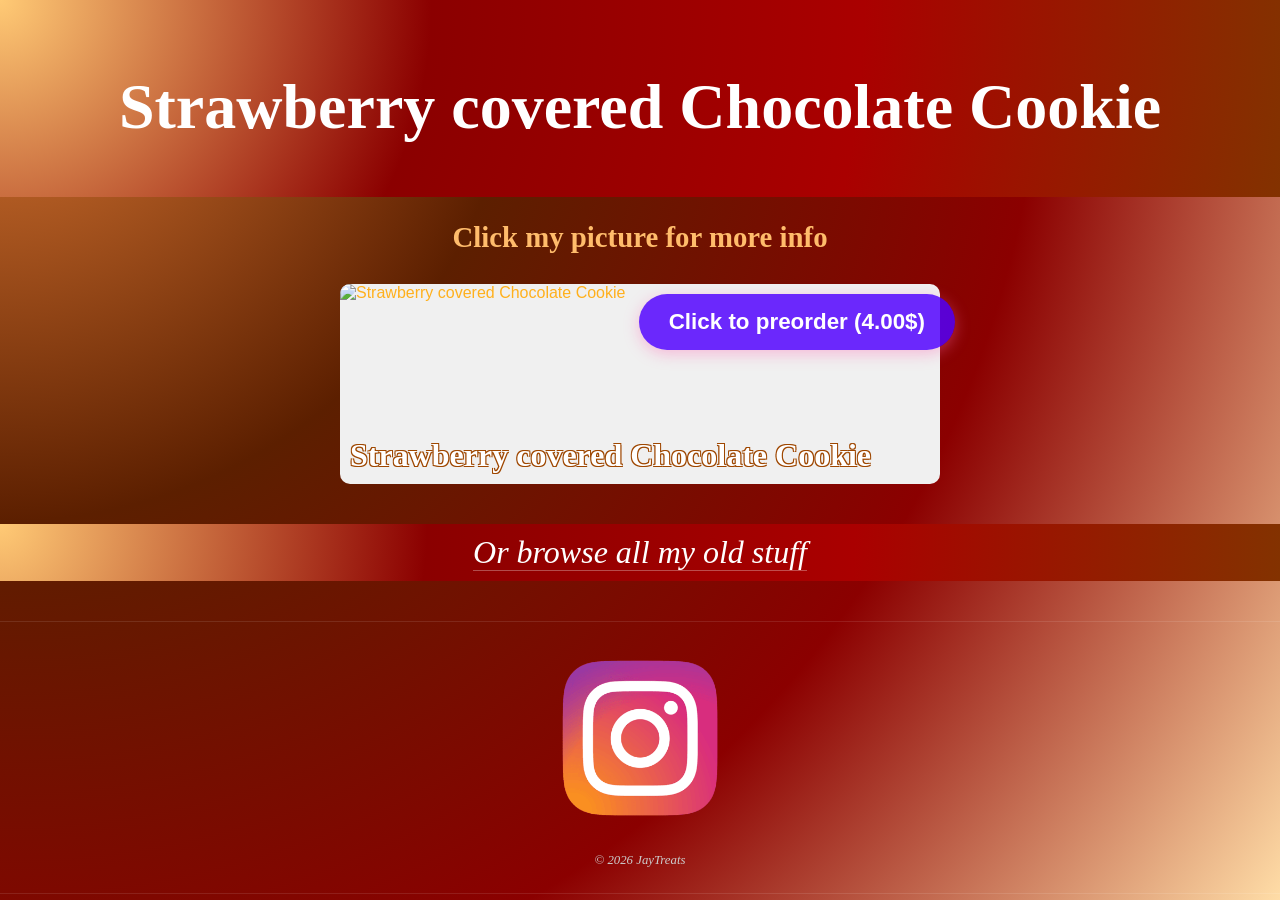
==== index.html @ 9e4c24e2 "ActuallyUpdated" ====
<!DOCTYPE html>
<html lang="en">

<head>
    <meta charset="UTF-8" />
    <meta name="viewport" content="width=device-width, initial-scale=1.0" />
    <title>Jaytreats | Flavor of the Week</title>
    <link rel="stylesheet" href="style.css" />
</head>


<body>
    <header class="hero-section">
        <div class = "radial"> 
        <h1 id="treat-name">Loading...</h1> </div>
        <h2>Click my picture for more info</h2>
    </section>

            
    </header>
   
    <main>
        <section id="featured-treat-section">
        <div id="featured-treat-container" class="content-container"> 
        
        </div>
        </section>
    
    <div class="old-stuff-link">
        <div class = "radial">
            <a href="gallery.html">Or browse all my old stuff</a>
        </div>
    </div>

    <div class="insta-container">
    <footer>
        <a href="https://www.instagram.com/jaydessertss" target="_blank">
            <img src="images/insta.png" alt="Follow us on Instagram" class="social-icon">
        </a>
        
        <p style="font-size: 0.8rem; color: #ccc; margin-top: 10px;">
            &copy; 2026 JayTreats
        </p>
<footer>
    </main>
    <script src="treats.js"></script>  <script src="gallery.js"></script>
</body>

</html>
---- style.css ----
/* Layout & Background */
body {
    margin: 0;
    padding: 0;
    min-height: 100vh;
    font-family: Arial, sans-serif;
    background: radial-gradient(circle at top left, 
                #de7022e7, #5c1f00, #8B0000, #ffdda7);
    background-attachment: fixed;
    color: white;
}

/* Container for the Image and Video */
.content-container {
    display: flex;
    flex-direction: row; /* Default: side-by-side for desktop */
    justify-content: center;
    align-items: center;
    gap: 30px;
    padding: 20px;
    max-width: 1200px;
    margin: 0 auto;
}
.radial {
    padding: 10px;
    background: radial-gradient(circle at top left, 
               #ffca75, #8B0000, #aa0000, #833200);
}

/* MOBILE SCALING (For iPhone Portrait Mode) */
@media (max-width: 768px) {
    .content-container {
        flex-direction: column; /* Stacks image on TOP and video BELOW */
        gap: 35px; /* Extra space so it doesn't look cluttered on mobile */
    }

    h1 {
        font-size: 3.0rem !important; /* Shrinks text slightly so it fits on one screen */
    }

    .content-block {
        width: 100%; /* Ensures elements take up the full width of the phone */
    }
}

/* Typography Styles */
h1 {
    font-family: "Times New Roman", Times, serif;
    font-weight: bold;
    color: #FFFFFF;
    font-size: 4rem;
    text-align: center;
    margin-top: 60px;
    padding: 0 15px;
}

h2 {
    font-family: Brush Script MT, cursive;
    color: #ffbc6b;
    font-size: 1.8rem;
    text-align: center;
    margin-bottom: 10px;
}

h5 {
    font-family: "Times New Roman", Times, serif;
    font-style: italic;
    text-decoration: underline;
    color: #5a5a31;
    text-align: center;
    padding: 40px 0;
}
p {
    font-family: "Times New Roman", Times, serif;
    font-style: italic;
    color: #ffbc6b;
    text-align: center;
    padding: 5px 0;
}

/* Placeholders */
.content-block {
    flex: 1;
    max-width: 500px;
}

.placeholder-img {
    width: 100%;
    aspect-ratio: 1 / 1; /* Makes the image a perfect square on mobile */
    background: rgba(255, 255, 255, 0.1);
    border: 2px dashed #ffffff;
    display: flex;
    justify-content: center;
    align-items: center;
    border-radius: 20px;
}

/* Standard Video (16:9) - The default */
.video-container {
    position: relative;
    width: 100%;
    padding-bottom: 56.25%; /* 16:9 Aspect Ratio */
    height: 0;
    overflow: hidden;
    border-radius: 10px;
    background-color: #000;
    box-shadow: 0 4px 15px rgba(0,0,0,0.3);
}

/* NEW: Shorts Mode (9:16) - Vertical Phone Shape */
.video-container.shorts-mode {
    padding-bottom: 177.78%; /* (16 / 9) * 100 = 177.77...% */
    max-width: 400px; /* Optional: Prevents it from being MASSIVE on desktop */
    margin: 0 auto;   /* Centers it if we limit the width */
}

.video-container iframe {
    position: absolute;
    top: 0;
    left: 0;
    width: 100%;
    height: 100%;
    border: none;
}

/* Page 2 Specific Typography */
.ingredient-list {
    font-size: 1.2rem;
    max-width: 600px;
    margin: 0 auto 20px auto;
    line-height: 1.6;
}

    .allergen-heading {
        font-size: 1.8rem;
    }
/* Center the entire allergen block */
.allergen-container {
    text-align: center;
    width: 100%;
    margin-top: 30px;
}

.allergen-heading {
    color: #FF0000; /* Contrasting Red */
    font-size: 2.2rem;
    font-family: "Times New Roman", Times, serif;
    text-transform: uppercase;
    font-weight: bold;
    margin-bottom: 5px; /* Brings the list closer to the heading */
}

.allergen-list {
    font-size: 1.2rem;
    color: hsl(0, 100%, 50%);
    margin: 0;
}

/* Ensure mobile scaling looks clean */
@media (max-width: 768px) {
    .allergen-heading {
        font-size: 1.8rem;
    }
}
/* Preorder Section */
.preorder-section {
    text-align: center;
    padding: 60px 20px;
}


.preorder-btn {
    display: inline-block; /* Important for links to look like buttons */
    background-color: #5100ffd4; /* Hot Pink */
    text-decoration: none; /* Removes the underline from the link */
    color: white;
    font-size: 1.4rem;
    padding: 15px 30px;
    border: none;
    border-radius: 50px;
    cursor: pointer;
    font-weight: bold;
    box-shadow: 0 4px 15px rgba(255, 105, 180, 0.4);
    transition: transform 0.2s ease, box-shadow 0.2s ease;
}

.preorder-btn:hover {
    transform: scale(1.05);
    box-shadow: 0 6px 20px rgba(255, 105, 180, 0.6);
}

.preorder-btn:hover {
    transform: scale(1.1);
    background-color: #ffd900b7; /* Yellow hover to match h5 style */
}

/* Ensure mobile stacking remains active */
@media (max-width: 768px) {
    .content-container {
        flex-direction: column;
        gap: 25px;
    }
    
}
/* Gallery Layout */
.gallery-container {
    display: flex;
    flex-wrap: wrap; /* Allows cards to wrap to the next line */
    justify-content: center;
    gap: 40px;
    padding: 30px 20px;
    max-width: 1200px;
    margin: 0 auto;
}

/* Card Styling */
.card-text {
    text-align: center;
    padding: 20px;
}

.card-text h3 {
    font-family: "Times New Roman", serif;
    font-size: 1.8rem;
    margin-bottom: 5px;
    color: white;
}

.card-text p {
    font-size: 0.9rem;
    text-transform: uppercase;
    letter-spacing: 1px;
    opacity: 0.8;
}

/* Make sure images are clickable and hoverable */
.image-link {
    text-decoration: none;
    transition: transform 0.3s ease;
}

.image-link:hover .placeholder-img {
    transform: translateY(-10px);
    background: rgba(255, 255, 255, 0.2);
    border-style: solid;
}
.search-container {
    display: flex;
    justify-content: center;
    padding: 60px;
    margin-bottom: 20px;
}

#treat-search {
    width: 100%;
    max-width: 400px;
    padding: 15px 25px;
    border-radius: 50px;
    border: 2px solid rgba(255, 255, 255, 0.3);
    background: rgba(255, 255, 255, 0.1);
    backdrop-filter: blur(10px); /* Frosted glass effect */
    color: white;
    font-size: 1.1rem;
    outline: none;
    transition: all 0.3s ease;
}

#treat-search::placeholder {
    color: rgba(255, 255, 255, 0.7);
}

#treat-search:focus {
    border-color: #FF69B4; /* Glows pink when clicking */
    background: rgba(255, 255, 255, 0.2);
    box-shadow: 0 0 15px rgba(255, 105, 180, 0.4);
}

/* Optional: Animation for appearing cards */
.animate-in {
    animation: fadeIn 0.4s ease forwards;
}

@keyframes fadeIn {
    from { opacity: 0; transform: translateY(10px); }
    to { opacity: 1; transform: translateY(0); }
}
/* Enable smooth jumping when clicking anchor links */
html {
    scroll-behavior: smooth;
}

.old-stuff-link {
    text-align: center;
    padding: 20px 0;
}

.old-stuff-link a {
    color: #FFFFFF;
    text-decoration: none;
    font-family: "Times New Roman", serif;
    font-style: italic;
    font-size: 2.0rem;
    border-bottom: 1px solid rgba(255, 255, 255, 0.3);
    transition: all 0.3s ease;
}

.old-stuff-link a:hover {
    color: #FF69B4; /* Pink glow on hover */
    border-bottom: 1px solid #FF69B4;
    letter-spacing: 1px;
}

/* Adjust footer padding to make room */
.home footer {
    padding: 10px 0 20px 0;
}
/* Styling the specific "Old Stuff" H5 link */
.old-stuff-link h5 a {
    color: #FFFF00; /* Yellow to match your H5 style */
    text-decoration: underline;
    font-style: italic;
    font-family: "Times New Roman", Times, serif;
    transition: opacity 0.3s ease;
}

.old-stuff-link h5 a:hover {
    opacity: 0.7;
    color: #FF69B4; /* Subtle pink shift on hover */
}

/* Ensure the featured section stacks on iPhone */
@media (max-width: 768px) {
    #featured-treat-container {
        flex-direction: column;
    }
}
/* Target the link specifically */
a {
    color: rgb(255, 176, 28); /* Changes text color */
    text-decoration-color: rgba(255, 0, 0, 0.523); /* Removes the underline */
}

/* Optional: Change color when hovering */
a:hover {
    color: #ffffff; /* Hot Pink on hover */
}
/* --- FOOTER & SOCIAL ICONS --- */
.insta-container footer {

    text-align: center;
    padding: 0px 0;
    margin-top: 20px; /* Separates footer from the rest of the page */
    border-top: 1px solid rgba(255, 255, 255, 0.1); /* Subtle divider line */
}

.social-icon {
    padding-top: 20px;
    width: 15%;;  /* Adjusts the size of the insta logo */
    height: auto;
    transition: transform 0.3s ease, opacity 0.3s ease;
    cursor: pointer;
}

.social-icon:hover {
    transform: scale(1.2); /* Grows slightly when hovered */
    opacity: 0.8;
}
/* =========================================
   GALLERY GRID SYSTEM
   Use this class on the PARENT <div> that holds the list of treats/images
   ========================================= */
.gallery-grid {
    display: grid;
    gap: 30px;
    width: 100%;
    max-width: 1400px;
    margin: 0 auto;
    
    /* ADD THIS LINE: */
    padding: 0 40px; /* 0px top/bottom, 40px left/right */
    
    /* Box-sizing ensures the padding doesn't make the width > 100% and cause scrollbars */
    box-sizing: border-box; 
    
    /* Default (Mobile) */
    grid-template-columns: 1fr;
}

/* TABLETS: 2 Columns */
@media (min-width: 600px) {
    .gallery-grid {
        grid-template-columns: repeat(2, 1fr);
    }
}

/* LAPTOPS: 3 Columns */
@media (min-width: 900px) {
    .gallery-grid {
        grid-template-columns: repeat(3, 1fr);
    }
}

/* DESKTOPS: Max 4 Columns */
/* This ensures it never goes to 5 or 6, even on huge screens */
@media (min-width: 1200px) {
    .gallery-grid {
        grid-template-columns: repeat(3, 1fr);
    }
}
/* Smooth fade-in for lazy loaded images */
.lazy-load.loaded {
    opacity: 1 !important;
}

/* Optional: Add a light grey background to the image space while loading */
.image-link img {
    background-color: #f0f0f0;
    min-height: 200px; /* Adjust to match your average image height */
}
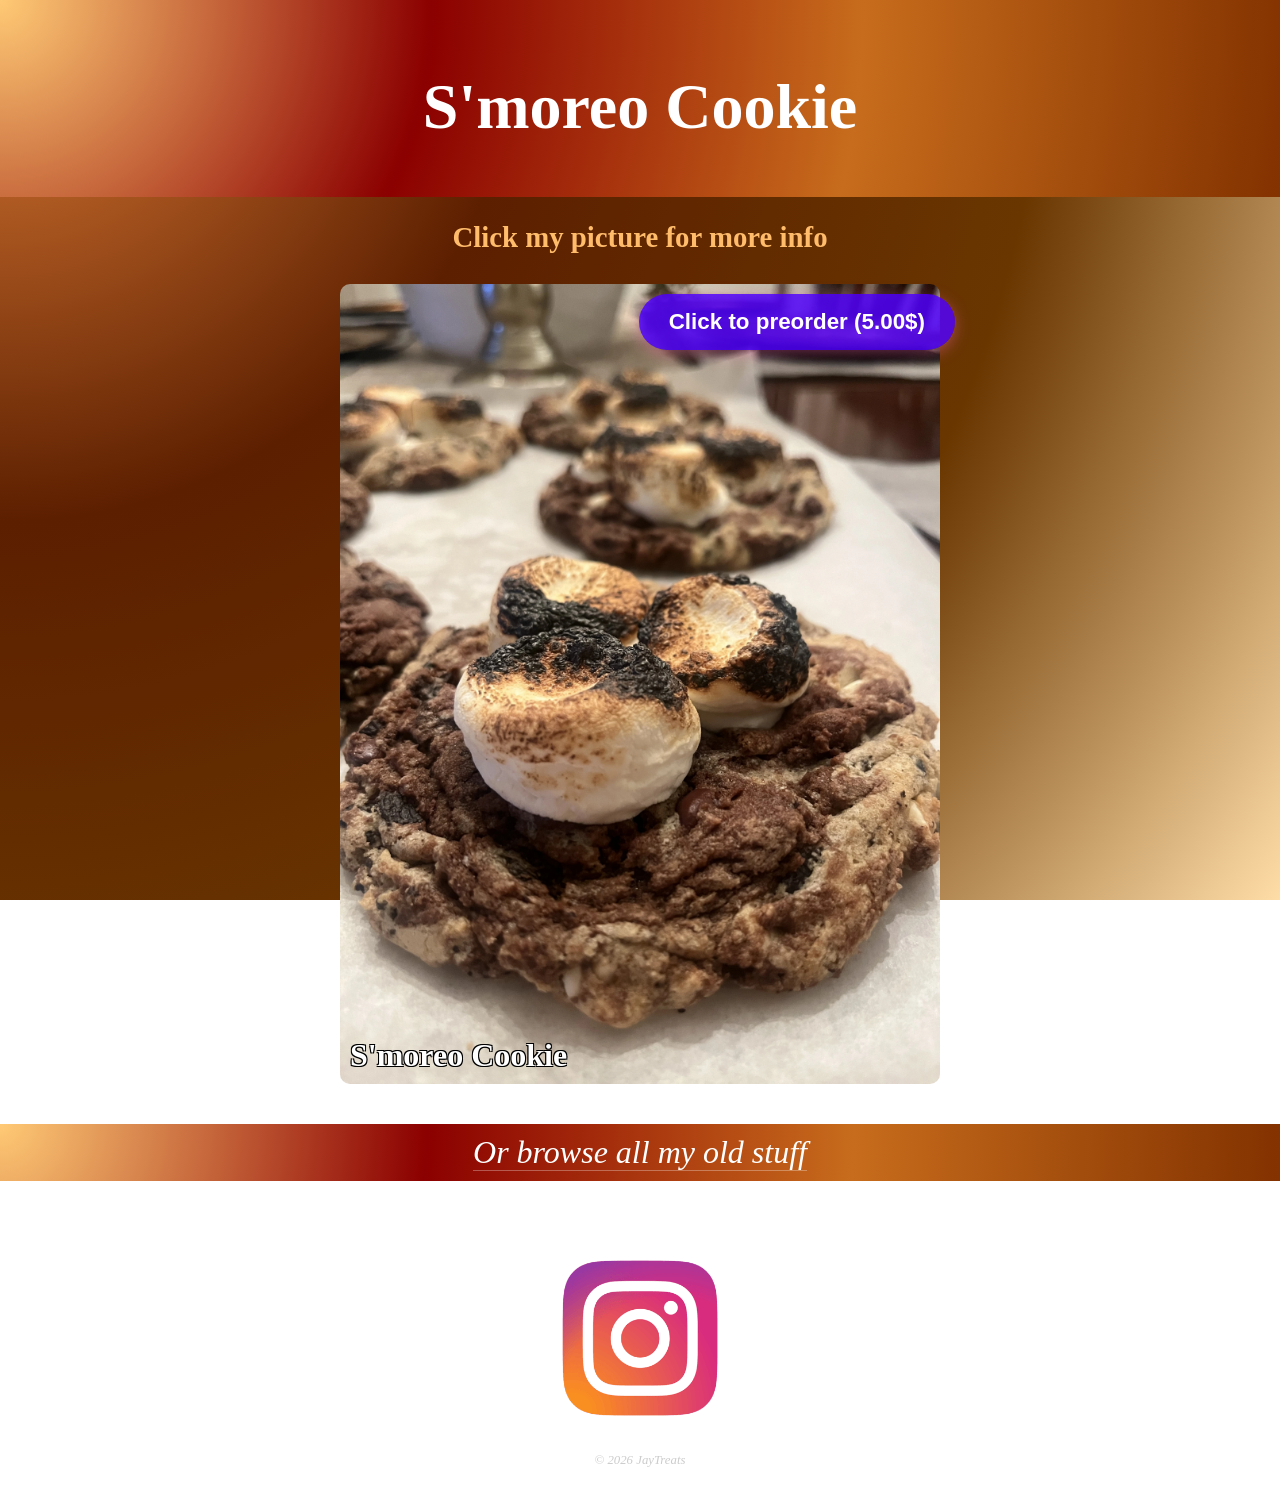
==== commit 330f301d: "Smoreo + Aesthetic changes + Cache Busting Changed 3 -> 2 columns, Added Cache Busting Upper case ->" ====
--- a/index.html
+++ b/index.html
@@ -4,8 +4,18 @@
 <head>
     <meta charset="UTF-8" />
     <meta name="viewport" content="width=device-width, initial-scale=1.0" />
+    <meta http-equiv="Cache-Control" content="no-cache, no-store, must-revalidate" />
+    <meta http-equiv="Pragma" content="no-cache" />
+    <meta http-equiv="Expires" content="0" />
     <title>Jaytreats | Flavor of the Week</title>
-    <link rel="stylesheet" href="style.css" />
+    <script>
+        document.write('<script src="treats.js?fresh=' + Date.now() + '"><\/script>');
+    </script>
+    <script>
+        var siteVersion = window.SITE_VERSION || Date.now();
+        document.write('<link rel="stylesheet" href="style.css?v=' + siteVersion + '" />');
+        document.write('<script src="gallery.js?v=' + siteVersion + '"><\/script>');
+    </script>
 </head>
 
 
@@ -43,7 +53,6 @@
         </p>
 <footer>
     </main>
-    <script src="treats.js"></script>  <script src="gallery.js"></script>
 </body>
 
-</html>+</html>
--- a/style.css
+++ b/style.css
@@ -5,7 +5,7 @@
     min-height: 100vh;
     font-family: Arial, sans-serif;
     background: radial-gradient(circle at top left, 
-                #de7022e7, #5c1f00, #8B0000, #ffdda7);
+                #de7022e7, #5c1f00, #693600, #ffdda7);
     background-attachment: fixed;
     color: white;
 }
@@ -24,7 +24,7 @@
 .radial {
     padding: 10px;
     background: radial-gradient(circle at top left, 
-               #ffca75, #8B0000, #aa0000, #833200);
+               #ffca75, #8B0000, #c76c1c, #833200);
 }
 
 /* MOBILE SCALING (For iPhone Portrait Mode) */
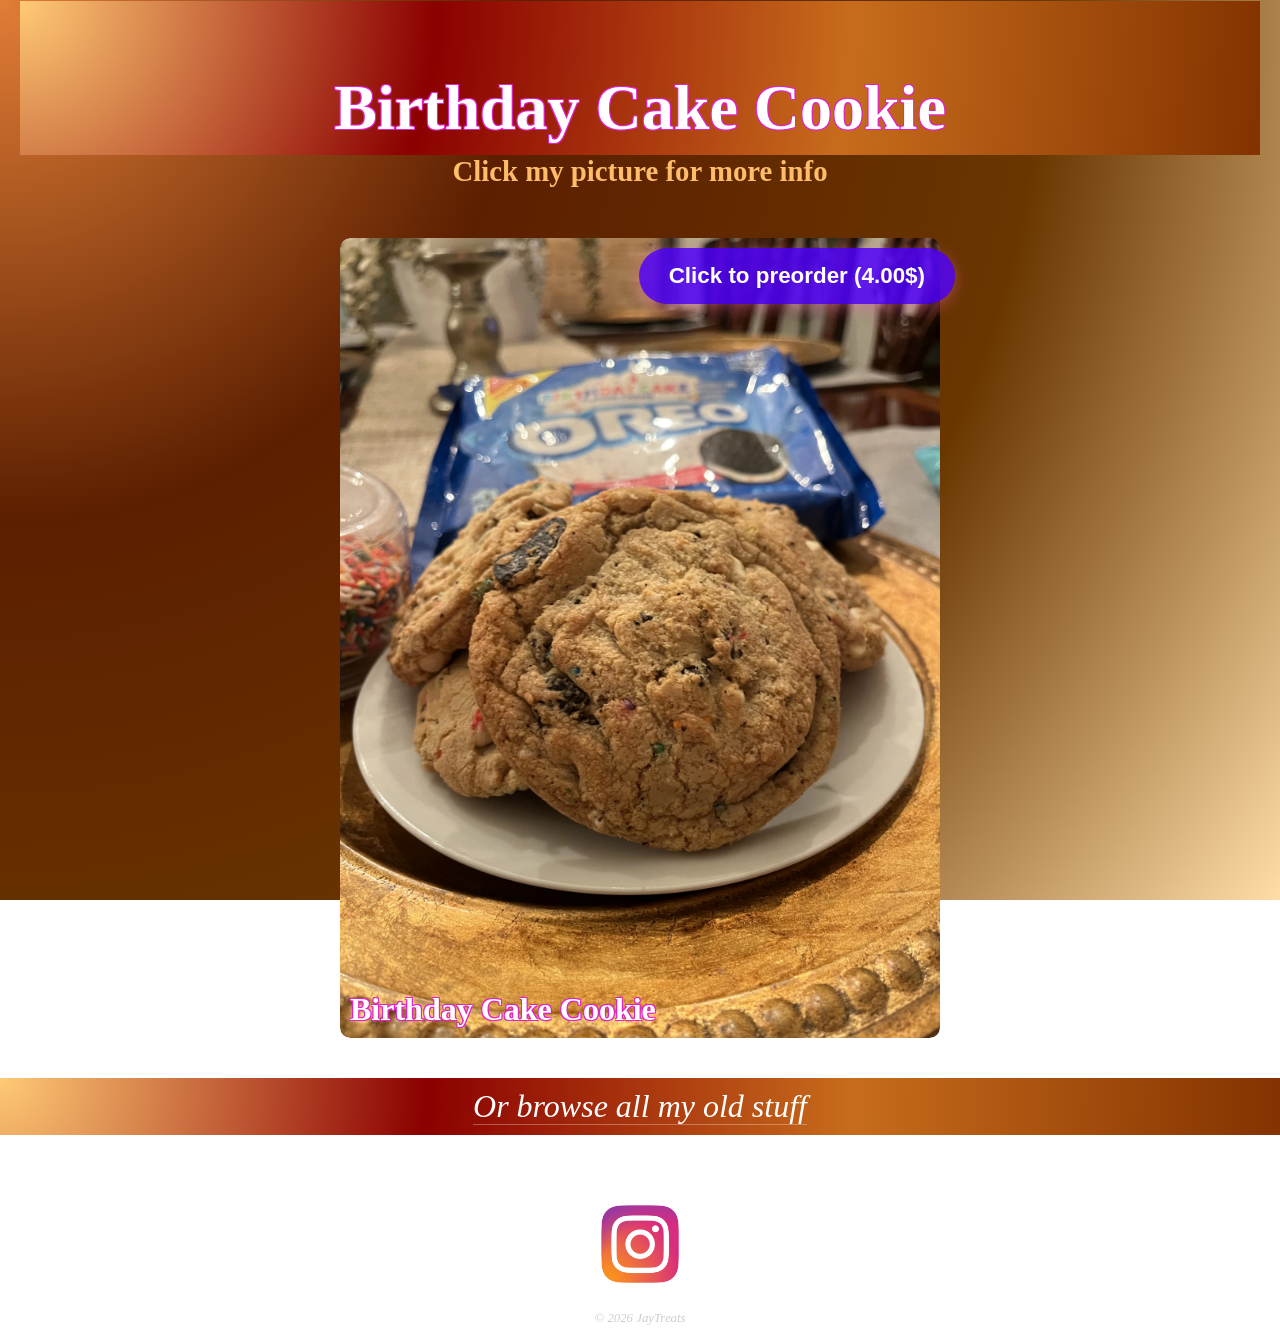
==== commit eedb6671: "try 1" ====
--- a/index.html
+++ b/index.html
@@ -7,52 +7,43 @@
     <meta http-equiv="Cache-Control" content="no-cache, no-store, must-revalidate" />
     <meta http-equiv="Pragma" content="no-cache" />
     <meta http-equiv="Expires" content="0" />
-    <title>Jaytreats | Flavor of the Week</title>
-    <script>
-        document.write('<script src="treats.js?fresh=' + Date.now() + '"><\/script>');
-    </script>
-    <script>
-        var siteVersion = window.SITE_VERSION || Date.now();
-        document.write('<link rel="stylesheet" href="style.css?v=' + siteVersion + '" />');
-        document.write('<script src="gallery.js?v=' + siteVersion + '"><\/script>');
-    </script>
+    <title>JayTreats | Flavor of the Week</title>
+    <link rel="stylesheet" href="style.css" />
+    <script defer src="site-config.js"></script>
+    <script defer src="treats.js"></script>
+    <script defer src="gallery.js"></script>
 </head>
-
 
 <body>
     <header class="hero-section">
-        <div class = "radial"> 
-        <h1 id="treat-name">Loading...</h1> </div>
-        <h2>Click my picture for more info</h2>
-    </section>
+        <div class="radial">
+            <h1 id="treat-name">Loading...</h1>
+        </div>
+        <h2 data-config-text="homeSubtitle">Click my picture for more info</h2>
+    </header>
 
-            
-    </header>
-   
     <main>
-        <section id="featured-treat-section">
-        <div id="featured-treat-container" class="content-container"> 
-        
-        </div>
+        <section id="featured-treat-section" aria-labelledby="treat-name">
+            <div id="featured-treat-container" class="content-container"></div>
         </section>
-    
-    <div class="old-stuff-link">
-        <div class = "radial">
-            <a href="gallery.html">Or browse all my old stuff</a>
-        </div>
-    </div>
 
-    <div class="insta-container">
-    <footer>
-        <a href="https://www.instagram.com/jaydessertss" target="_blank">
-            <img src="images/insta.png" alt="Follow us on Instagram" class="social-icon">
+        <nav class="old-stuff-link" aria-label="Treat archive">
+            <div class="radial">
+                <a href="gallery.html" data-page-link="gallery" data-config-text="browseArchiveLabel">
+                    Or browse all my old stuff
+                </a>
+            </div>
+        </nav>
+    </main>
+
+    <footer class="site-footer insta-container">
+        <a href="#" target="_blank" rel="noopener noreferrer" data-social-link="instagram" aria-label="Follow JayTreats on Instagram">
+            <img src="images/insta.png" data-social-icon="instagram" alt="Follow us on Instagram" class="social-icon" />
         </a>
-        
-        <p style="font-size: 0.8rem; color: #ccc; margin-top: 10px;">
-            &copy; 2026 JayTreats
+        <p class="site-footer-copy">
+            &copy; <span data-current-year>2026</span> <span data-site-name>JayTreats</span>
         </p>
-<footer>
-    </main>
+    </footer>
 </body>
 
 </html>
--- a/style.css
+++ b/style.css
@@ -1,117 +1,240 @@
-/* Layout & Background */
+:root {
+    --color-page-text: #ffffff;
+    --color-accent: #ffbc6b;
+    --color-link: #ffb01c;
+    --color-link-hover: #ffffff;
+    --color-hot-pink: #ff69b4;
+    --color-danger: #ff0000;
+    --color-card: rgba(239, 182, 255, 0.43);
+    --color-card-border: rgba(255, 255, 255, 0.16);
+    --shadow-raised: 0 4px 15px rgba(0, 0, 0, 0.3);
+    --space-page: 20px;
+    --content-max-width: 1200px;
+}
+
+html {
+    scroll-behavior: smooth;
+}
+
 body {
     margin: 0;
-    padding: 0;
     min-height: 100vh;
     font-family: Arial, sans-serif;
-    background: radial-gradient(circle at top left, 
-                #de7022e7, #5c1f00, #693600, #ffdda7);
+    background:
+        radial-gradient(circle at top left, #de7022e7, #5c1f00, #693600, #ffdda7);
     background-attachment: fixed;
-    color: white;
-}
-
-/* Container for the Image and Video */
+    color: var(--color-page-text);
+}
+
+a {
+    color: var(--color-link);
+    text-decoration-color: rgba(255, 0, 0, 0.52);
+}
+
+a:hover {
+    color: var(--color-link-hover);
+}
+
+img {
+    max-width: 100%;
+}
+
+h1,
+h5 {
+    font-family: "Times New Roman", Times, serif;
+}
+
+h1 {
+    margin: 60px 0 0;
+    padding: 0 15px;
+    color: var(--color-page-text);
+    font-size: 4rem;
+    font-weight: bold;
+    text-align: center;
+}
+
+h2 {
+    margin: 0 0 10px;
+    color: var(--color-accent);
+    font-family: "Brush Script MT", cursive;
+    font-size: 1.8rem;
+    text-align: center;
+}
+
+h5 {
+    margin: 0;
+    padding: 40px 0;
+    color: #5a5a31;
+    font-size: 2rem;
+    font-style: italic;
+    text-align: center;
+    text-decoration: underline;
+}
+
+p {
+    margin: 0;
+    padding: 5px 0;
+    color: var(--color-accent);
+    font-family: "Times New Roman", Times, serif;
+    font-style: italic;
+    text-align: center;
+}
+
+.visually-hidden {
+    position: absolute;
+    width: 1px;
+    height: 1px;
+    padding: 0;
+    margin: -1px;
+    overflow: hidden;
+    clip: rect(0, 0, 0, 0);
+    white-space: nowrap;
+    border: 0;
+}
+
+.is-hidden {
+    display: none !important;
+}
+
+.hero-section {
+    padding: 1px var(--space-page) 20px;
+}
+
+.hero-section--compact {
+    min-height: 40vh;
+}
+
+.header-slot {
+    padding-top: 20px;
+}
+
+.radial {
+    padding: 10px;
+    background:
+        radial-gradient(circle at top left, #ffca75, #8b0000, #c76c1c, #833200);
+}
+
+.content-container,
+.detail-layout {
+    max-width: var(--content-max-width);
+    margin: 0 auto;
+    padding: var(--space-page);
+}
+
 .content-container {
     display: flex;
-    flex-direction: row; /* Default: side-by-side for desktop */
+    flex-direction: row;
     justify-content: center;
     align-items: center;
     gap: 30px;
-    padding: 20px;
-    max-width: 1200px;
-    margin: 0 auto;
-}
-.radial {
-    padding: 10px;
-    background: radial-gradient(circle at top left, 
-               #ffca75, #8B0000, #c76c1c, #833200);
-}
-
-/* MOBILE SCALING (For iPhone Portrait Mode) */
-@media (max-width: 768px) {
-    .content-container {
-        flex-direction: column; /* Stacks image on TOP and video BELOW */
-        gap: 35px; /* Extra space so it doesn't look cluttered on mobile */
-    }
-
-    h1 {
-        font-size: 3.0rem !important; /* Shrinks text slightly so it fits on one screen */
-    }
-
-    .content-block {
-        width: 100%; /* Ensures elements take up the full width of the phone */
-    }
-}
-
-/* Typography Styles */
-h1 {
-    font-family: "Times New Roman", Times, serif;
-    font-weight: bold;
-    color: #FFFFFF;
-    font-size: 4rem;
-    text-align: center;
-    margin-top: 60px;
-    padding: 0 15px;
-}
-
-h2 {
-    font-family: Brush Script MT, cursive;
-    color: #ffbc6b;
-    font-size: 1.8rem;
-    text-align: center;
-    margin-bottom: 10px;
-}
-
-h5 {
-    font-family: "Times New Roman", Times, serif;
-    font-style: italic;
-    text-decoration: underline;
-    color: #5a5a31;
-    text-align: center;
-    padding: 40px 0;
-}
-p {
-    font-family: "Times New Roman", Times, serif;
-    font-style: italic;
-    color: #ffbc6b;
-    text-align: center;
-    padding: 5px 0;
-}
-
-/* Placeholders */
+}
+
+.content-container--centered {
+    justify-content: center;
+}
+
 .content-block {
     flex: 1;
+    width: 100%;
     max-width: 500px;
 }
 
+.content-block--centered {
+    max-width: 600px;
+}
+
 .placeholder-img {
-    width: 100%;
-    aspect-ratio: 1 / 1; /* Makes the image a perfect square on mobile */
+    display: flex;
+    align-items: center;
+    justify-content: center;
+    width: 100%;
+    aspect-ratio: 1 / 1;
     background: rgba(255, 255, 255, 0.1);
-    border: 2px dashed #ffffff;
-    display: flex;
-    justify-content: center;
-    align-items: center;
+    border: 2px dashed var(--color-page-text);
     border-radius: 20px;
 }
 
-/* Standard Video (16:9) - The default */
+.image-link {
+    display: block;
+    text-decoration: none;
+    transition: transform 0.3s ease;
+}
+
+.image-link:hover .placeholder-img {
+    transform: translateY(-10px);
+    background: rgba(255, 255, 255, 0.2);
+    border-style: solid;
+}
+
+.featured-visual {
+    position: relative;
+}
+
+.featured-image-link {
+    overflow: hidden;
+    border-radius: 10px;
+}
+
+.featured-image {
+    display: block;
+    width: 100%;
+    height: auto;
+    border-radius: 10px;
+}
+
+.treat-image-title {
+    position: absolute;
+    bottom: 10px;
+    left: 10px;
+    margin: 0;
+    color: var(--color-page-text);
+    font-size: 2rem;
+}
+
+.preorder-btn {
+    display: inline-block;
+    padding: 15px 30px;
+    border: none;
+    border-radius: 50px;
+    background-color: #5100ffd4;
+    box-shadow: 0 4px 15px rgba(255, 105, 180, 0.4);
+    color: var(--color-page-text);
+    cursor: pointer;
+    font-size: 1.4rem;
+    font-weight: bold;
+    text-decoration: none;
+    transition: transform 0.2s ease, box-shadow 0.2s ease, background-color 0.2s ease;
+}
+
+.preorder-btn:hover {
+    background-color: #ffd900b7;
+    box-shadow: 0 6px 20px rgba(255, 105, 180, 0.6);
+    color: var(--color-page-text);
+    transform: scale(1.06);
+}
+
+.featured-preorder {
+    position: absolute;
+    top: 10px;
+    right: -15px;
+    margin: 0;
+}
+
 .video-container {
     position: relative;
     width: 100%;
-    padding-bottom: 56.25%; /* 16:9 Aspect Ratio */
     height: 0;
+    padding-bottom: 56.25%;
     overflow: hidden;
     border-radius: 10px;
-    background-color: #000;
-    box-shadow: 0 4px 15px rgba(0,0,0,0.3);
-}
-
-/* NEW: Shorts Mode (9:16) - Vertical Phone Shape */
+    background-color: #000000;
+    box-shadow: var(--shadow-raised);
+}
+
 .video-container.shorts-mode {
-    padding-bottom: 177.78%; /* (16 / 9) * 100 = 177.77...% */
-    max-width: 400px; /* Optional: Prevents it from being MASSIVE on desktop */
-    margin: 0 auto;   /* Centers it if we limit the width */
+    max-width: 400px;
+    margin: 0 auto;
+    padding-bottom: 177.78%;
 }
 
 .video-container iframe {
@@ -123,127 +246,159 @@
     border: none;
 }
 
-/* Page 2 Specific Typography */
+.detail-layout {
+    display: grid;
+    grid-template-columns: 1fr 1fr;
+    gap: 30px;
+    align-items: start;
+}
+
+.main-image-display {
+    display: block;
+    width: 100%;
+    height: auto;
+    border-radius: 10px;
+    box-shadow: var(--shadow-raised);
+    object-fit: contain;
+}
+
+.image-grid {
+    display: grid;
+    grid-column: 1 / -1;
+    grid-template-columns: repeat(2, minmax(0, 1fr));
+    gap: 30px;
+    width: 90%;
+    margin-top: 20px;
+    justify-self: center;
+    align-items: flex-start;
+}
+
+.gallery-detail-img {
+    width: 90%;
+    height: auto;
+    border: 2px solid rgba(255, 255, 255, 0.2);
+    border-radius: 10px;
+    object-fit: contain;
+    transition: transform 0.3s ease, border-color 0.3s ease;
+}
+
+.gallery-detail-img:last-child:nth-child(odd) {
+    grid-column: 1 / -1;
+    justify-self: center;
+    width: calc((100% - 20px) / 2);
+}
+
+.gallery-detail-img:hover {
+    border-color: var(--color-hot-pink);
+    transform: scale(1.05);
+}
+
+.info-card {
+    box-sizing: border-box;
+    padding: 5px;
+    border: 2px solid var(--color-card-border);
+    border-radius: 10px;
+    background: var(--color-card);
+    box-shadow: var(--shadow-raised);
+    color: var(--color-page-text);
+}
+
+.info-card.in-header {
+    max-width: 800px;
+    margin: 0 auto 30px;
+    text-align: center;
+}
+
+.info-card.in-grid {
+    display: flex;
+    flex-direction: column;
+    justify-content: center;
+    height: 100%;
+    text-align: center;
+}
+
+.ingredient-container {
+    margin-top: 10px;
+    padding-top: 5px;
+    border-top: 1px dashed rgba(255, 255, 255, 0.15);
+}
+
 .ingredient-list {
+    max-width: 600px;
+    margin: 0 auto 20px;
     font-size: 1.2rem;
-    max-width: 600px;
-    margin: 0 auto 20px auto;
     line-height: 1.6;
 }
 
-    .allergen-heading {
-        font-size: 1.8rem;
-    }
-/* Center the entire allergen block */
-.allergen-container {
-    text-align: center;
-    width: 100%;
-    margin-top: 30px;
-}
-
 .allergen-heading {
-    color: #FF0000; /* Contrasting Red */
+    margin: 0 0 5px;
+    color: var(--color-danger);
+    font-family: "Times New Roman", Times, serif;
     font-size: 2.2rem;
-    font-family: "Times New Roman", Times, serif;
+    font-weight: bold;
     text-transform: uppercase;
-    font-weight: bold;
-    margin-bottom: 5px; /* Brings the list closer to the heading */
 }
 
 .allergen-list {
+    margin: 0;
+    color: var(--color-danger);
     font-size: 1.2rem;
-    color: hsl(0, 100%, 50%);
-    margin: 0;
-}
-
-/* Ensure mobile scaling looks clean */
-@media (max-width: 768px) {
-    .allergen-heading {
-        font-size: 1.8rem;
-    }
-}
-/* Preorder Section */
-.preorder-section {
-    text-align: center;
-    padding: 60px 20px;
-}
-
-
-.preorder-btn {
-    display: inline-block; /* Important for links to look like buttons */
-    background-color: #5100ffd4; /* Hot Pink */
-    text-decoration: none; /* Removes the underline from the link */
-    color: white;
-    font-size: 1.4rem;
-    padding: 15px 30px;
-    border: none;
-    border-radius: 50px;
-    cursor: pointer;
-    font-weight: bold;
-    box-shadow: 0 4px 15px rgba(255, 105, 180, 0.4);
-    transition: transform 0.2s ease, box-shadow 0.2s ease;
-}
-
-.preorder-btn:hover {
-    transform: scale(1.05);
-    box-shadow: 0 6px 20px rgba(255, 105, 180, 0.6);
-}
-
-.preorder-btn:hover {
-    transform: scale(1.1);
-    background-color: #ffd900b7; /* Yellow hover to match h5 style */
-}
-
-/* Ensure mobile stacking remains active */
-@media (max-width: 768px) {
-    .content-container {
-        flex-direction: column;
-        gap: 25px;
-    }
-    
-}
-/* Gallery Layout */
-.gallery-container {
-    display: flex;
-    flex-wrap: wrap; /* Allows cards to wrap to the next line */
-    justify-content: center;
-    gap: 40px;
-    padding: 30px 20px;
-    max-width: 1200px;
+}
+
+.gallery-grid {
+    display: grid;
+    grid-template-columns: 1fr;
+    gap: 30px;
+    box-sizing: border-box;
+    width: 100%;
+    max-width: 1400px;
     margin: 0 auto;
-}
-
-/* Card Styling */
+    padding: 0 40px;
+}
+
+.gallery-card {
+    max-width: none;
+    margin-bottom: 40px;
+}
+
+.gallery-card-image {
+    display: block;
+    width: 100%;
+    height: auto;
+    min-height: 200px;
+    margin-bottom: 15px;
+    border-radius: 10px;
+    background-color: #f0f0f0;
+    opacity: 0;
+    transition: opacity 0.5s ease-in;
+}
+
+.gallery-placeholder {
+    height: 200px;
+    margin-bottom: 15px;
+}
+
+.lazy-load.loaded {
+    opacity: 1;
+}
+
 .card-text {
-    text-align: center;
     padding: 20px;
+    text-align: center;
 }
 
 .card-text h3 {
+    margin: 0 0 5px;
+    color: var(--color-page-text);
     font-family: "Times New Roman", serif;
     font-size: 1.8rem;
-    margin-bottom: 5px;
-    color: white;
-}
-
-.card-text p {
-    font-size: 0.9rem;
-    text-transform: uppercase;
-    letter-spacing: 1px;
-    opacity: 0.8;
-}
-
-/* Make sure images are clickable and hoverable */
-.image-link {
+}
+
+.gallery-title-link {
+    color: var(--color-page-text);
     text-decoration: none;
-    transition: transform 0.3s ease;
-}
-
-.image-link:hover .placeholder-img {
-    transform: translateY(-10px);
-    background: rgba(255, 255, 255, 0.2);
-    border-style: solid;
-}
+}
+
 .search-container {
     display: flex;
     justify-content: center;
@@ -255,14 +410,14 @@
     width: 100%;
     max-width: 400px;
     padding: 15px 25px;
+    border: 2px solid rgba(255, 255, 255, 0.3);
     border-radius: 50px;
-    border: 2px solid rgba(255, 255, 255, 0.3);
+    outline: none;
     background: rgba(255, 255, 255, 0.1);
-    backdrop-filter: blur(10px); /* Frosted glass effect */
-    color: white;
+    backdrop-filter: blur(10px);
+    color: var(--color-page-text);
     font-size: 1.1rem;
-    outline: none;
-    transition: all 0.3s ease;
+    transition: border-color 0.3s ease, background-color 0.3s ease, box-shadow 0.3s ease;
 }
 
 #treat-search::placeholder {
@@ -270,150 +425,149 @@
 }
 
 #treat-search:focus {
-    border-color: #FF69B4; /* Glows pink when clicking */
+    border-color: var(--color-hot-pink);
     background: rgba(255, 255, 255, 0.2);
     box-shadow: 0 0 15px rgba(255, 105, 180, 0.4);
 }
 
-/* Optional: Animation for appearing cards */
+.no-results {
+    width: 100%;
+    grid-column: 1 / -1;
+    text-align: center;
+}
+
 .animate-in {
-    animation: fadeIn 0.4s ease forwards;
-}
-
-@keyframes fadeIn {
-    from { opacity: 0; transform: translateY(10px); }
-    to { opacity: 1; transform: translateY(0); }
-}
-/* Enable smooth jumping when clicking anchor links */
-html {
-    scroll-behavior: smooth;
+    animation: fade-in 0.4s ease forwards;
+}
+
+@keyframes fade-in {
+    from {
+        opacity: 0;
+        transform: translateY(10px);
+    }
+
+    to {
+        opacity: 1;
+        transform: translateY(0);
+    }
 }
 
 .old-stuff-link {
-    text-align: center;
     padding: 20px 0;
+    text-align: center;
 }
 
 .old-stuff-link a {
-    color: #FFFFFF;
+    border-bottom: 1px solid rgba(255, 255, 255, 0.3);
+    color: var(--color-page-text);
+    font-family: "Times New Roman", serif;
+    font-size: 2rem;
+    font-style: italic;
     text-decoration: none;
-    font-family: "Times New Roman", serif;
+    transition: color 0.3s ease, border-color 0.3s ease;
+}
+
+.old-stuff-link a:hover {
+    border-bottom-color: var(--color-hot-pink);
+    color: var(--color-hot-pink);
+}
+
+.home {
+    padding: 10px 0 20px;
+}
+
+.home a {
+    color: #ffff00;
+    font-family: "Times New Roman", Times, serif;
     font-style: italic;
-    font-size: 2.0rem;
-    border-bottom: 1px solid rgba(255, 255, 255, 0.3);
-    transition: all 0.3s ease;
-}
-
-.old-stuff-link a:hover {
-    color: #FF69B4; /* Pink glow on hover */
-    border-bottom: 1px solid #FF69B4;
-    letter-spacing: 1px;
-}
-
-/* Adjust footer padding to make room */
-.home footer {
-    padding: 10px 0 20px 0;
-}
-/* Styling the specific "Old Stuff" H5 link */
-.old-stuff-link h5 a {
-    color: #FFFF00; /* Yellow to match your H5 style */
     text-decoration: underline;
-    font-style: italic;
-    font-family: "Times New Roman", Times, serif;
-    transition: opacity 0.3s ease;
-}
-
-.old-stuff-link h5 a:hover {
+    transition: color 0.3s ease, opacity 0.3s ease;
+}
+
+.home a:hover {
+    color: var(--color-hot-pink);
     opacity: 0.7;
-    color: #FF69B4; /* Subtle pink shift on hover */
-}
-
-/* Ensure the featured section stacks on iPhone */
-@media (max-width: 768px) {
-    #featured-treat-container {
-        flex-direction: column;
-    }
-}
-/* Target the link specifically */
-a {
-    color: rgb(255, 176, 28); /* Changes text color */
-    text-decoration-color: rgba(255, 0, 0, 0.523); /* Removes the underline */
-}
-
-/* Optional: Change color when hovering */
-a:hover {
-    color: #ffffff; /* Hot Pink on hover */
-}
-/* --- FOOTER & SOCIAL ICONS --- */
-.insta-container footer {
-
-    text-align: center;
-    padding: 0px 0;
-    margin-top: 20px; /* Separates footer from the rest of the page */
-    border-top: 1px solid rgba(255, 255, 255, 0.1); /* Subtle divider line */
+}
+
+.site-footer {
+    margin-top: 20px;
+    padding: 0;
+    border-top: 1px solid rgba(255, 255, 255, 0.1);
+    text-align: center;
+}
+
+.site-footer-copy {
+    margin-top: 10px;
+    color: #cccccc;
+    font-size: 0.8rem;
 }
 
 .social-icon {
+    width: min(15%, 96px);
+    min-width: 48px;
+    height: auto;
     padding-top: 20px;
-    width: 15%;;  /* Adjusts the size of the insta logo */
-    height: auto;
+    cursor: pointer;
     transition: transform 0.3s ease, opacity 0.3s ease;
-    cursor: pointer;
 }
 
 .social-icon:hover {
-    transform: scale(1.2); /* Grows slightly when hovered */
     opacity: 0.8;
-}
-/* =========================================
-   GALLERY GRID SYSTEM
-   Use this class on the PARENT <div> that holds the list of treats/images
-   ========================================= */
-.gallery-grid {
-    display: grid;
-    gap: 30px;
-    width: 100%;
-    max-width: 1400px;
-    margin: 0 auto;
-    
-    /* ADD THIS LINE: */
-    padding: 0 40px; /* 0px top/bottom, 40px left/right */
-    
-    /* Box-sizing ensures the padding doesn't make the width > 100% and cause scrollbars */
-    box-sizing: border-box; 
-    
-    /* Default (Mobile) */
-    grid-template-columns: 1fr;
-}
-
-/* TABLETS: 2 Columns */
+    transform: scale(1.2);
+}
+
 @media (min-width: 600px) {
     .gallery-grid {
         grid-template-columns: repeat(2, 1fr);
     }
 }
 
-/* LAPTOPS: 3 Columns */
 @media (min-width: 900px) {
     .gallery-grid {
         grid-template-columns: repeat(3, 1fr);
     }
 }
 
-/* DESKTOPS: Max 4 Columns */
-/* This ensures it never goes to 5 or 6, even on huge screens */
-@media (min-width: 1200px) {
-    .gallery-grid {
-        grid-template-columns: repeat(3, 1fr);
-    }
-}
-/* Smooth fade-in for lazy loaded images */
-.lazy-load.loaded {
-    opacity: 1 !important;
-}
-
-/* Optional: Add a light grey background to the image space while loading */
-.image-link img {
-    background-color: #f0f0f0;
-    min-height: 200px; /* Adjust to match your average image height */
-}+@media (max-width: 768px) {
+    h1 {
+        font-size: 3rem;
+    }
+
+    .content-container,
+    .detail-layout {
+        display: flex;
+        flex-direction: column;
+        gap: 25px;
+    }
+
+    .content-block {
+        width: 100%;
+    }
+
+    .featured-preorder {
+        top: 12px;
+        right: 12px;
+        max-width: calc(100% - 24px);
+        padding: 12px 18px;
+        font-size: 1rem;
+    }
+
+    .image-grid {
+        grid-template-columns: 1fr;
+        width: 90%;
+    }
+
+    .gallery-detail-img,
+    .gallery-detail-img:last-child:nth-child(odd) {
+        grid-column: auto;
+        width: 100%;
+    }
+
+    .allergen-heading {
+        font-size: 1.8rem;
+    }
+
+    .search-container {
+        padding: 40px 20px;
+    }
+}
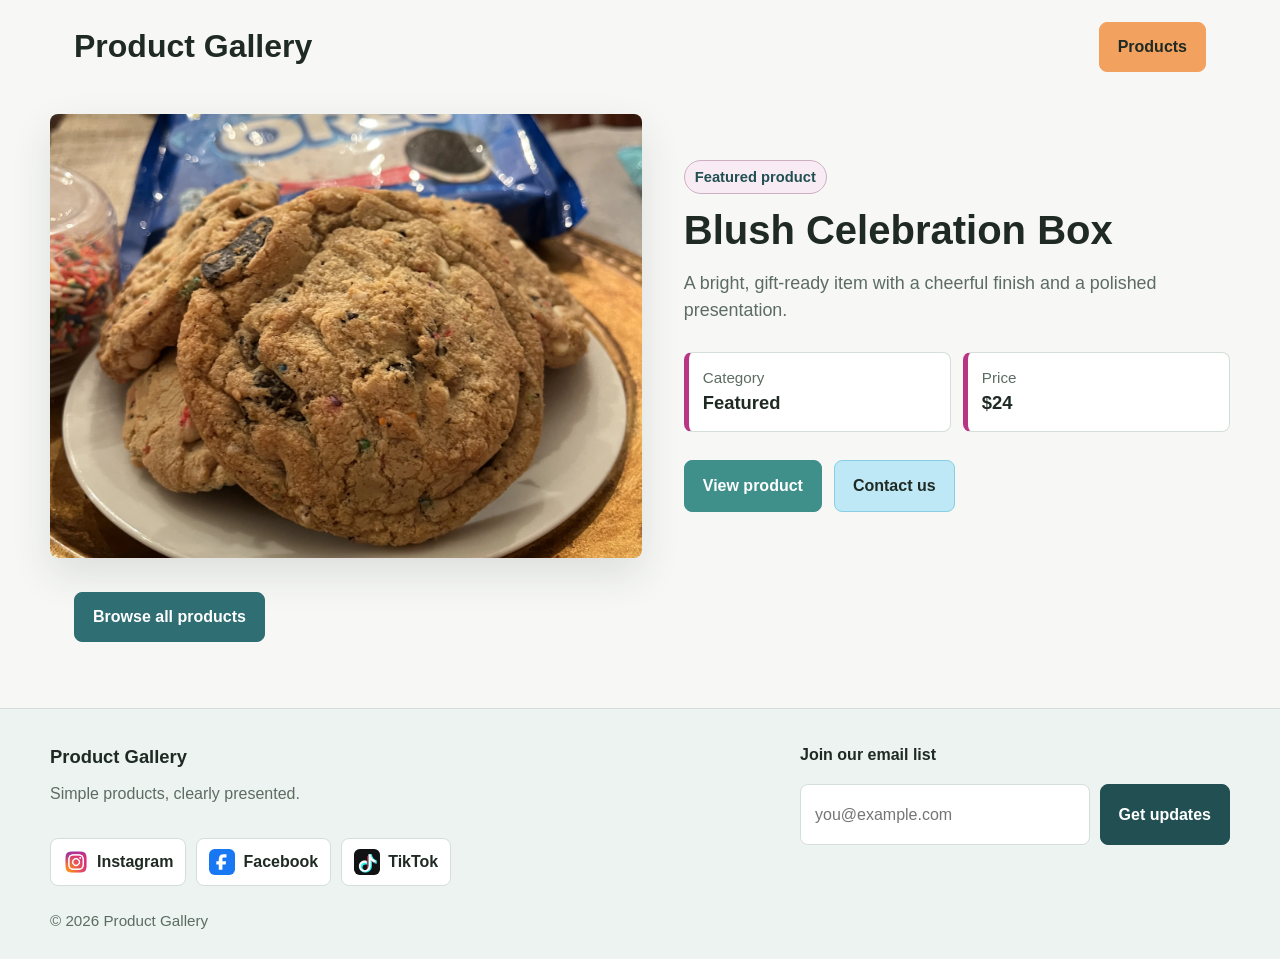
==== commit c701a646: "template-mostly-good" ====
--- a/index.html
+++ b/index.html
@@ -7,41 +7,52 @@
     <meta http-equiv="Cache-Control" content="no-cache, no-store, must-revalidate" />
     <meta http-equiv="Pragma" content="no-cache" />
     <meta http-equiv="Expires" content="0" />
-    <title>JayTreats | Flavor of the Week</title>
+    <title>Product Gallery | Featured Product</title>
     <link rel="stylesheet" href="style.css" />
     <script defer src="site-config.js"></script>
-    <script defer src="treats.js"></script>
-    <script defer src="gallery.js"></script>
+    <script defer src="products.js"></script>
+    <script defer src="storefront.js"></script>
 </head>
 
 <body>
-    <header class="hero-section">
-        <div class="radial">
-            <h1 id="treat-name">Loading...</h1>
-        </div>
-        <h2 data-config-text="homeSubtitle">Click my picture for more info</h2>
+    <header class="site-header">
+        <a class="site-brand" href="index.html" data-page-link="home" data-site-name>Product Gallery</a>
+        <nav class="site-nav" aria-label="Primary navigation">
+            <a href="gallery.html" data-page-link="gallery" data-config-text="galleryNavLabel">Products</a>
+        </nav>
     </header>
 
     <main>
-        <section id="featured-treat-section" aria-labelledby="treat-name">
-            <div id="featured-treat-container" class="content-container"></div>
+        <section id="featured-product-section" class="featured-hero" aria-labelledby="featured-product-title">
+            <div id="featured-product-container" class="featured-product-container"></div>
         </section>
 
-        <nav class="old-stuff-link" aria-label="Treat archive">
-            <div class="radial">
-                <a href="gallery.html" data-page-link="gallery" data-config-text="browseArchiveLabel">
-                    Or browse all my old stuff
-                </a>
-            </div>
+        <nav class="browse-link" aria-label="Product gallery">
+            <a class="secondary-link" href="gallery.html" data-page-link="gallery" data-config-text="browseGalleryLabel">
+                Browse all products
+            </a>
         </nav>
     </main>
 
-    <footer class="site-footer insta-container">
-        <a href="#" target="_blank" rel="noopener noreferrer" data-social-link="instagram" aria-label="Follow JayTreats on Instagram">
-            <img src="images/insta.png" data-social-icon="instagram" alt="Follow us on Instagram" class="social-icon" />
-        </a>
+    <footer class="site-footer">
+        <div class="footer-content">
+            <div class="footer-details">
+                <p class="footer-title" data-site-name>Product Gallery</p>
+                <p data-config-text="siteTagline">Simple products, clearly presented.</p>
+                <div class="social-links" data-social-links aria-label="Social media links"></div>
+            </div>
+
+            <form class="email-signup" data-email-signup novalidate>
+                <label for="footer-email" data-config-text="emailSignupTitle">Join our email list</label>
+                <div class="email-signup-row">
+                    <input id="footer-email" name="email" type="email" autocomplete="email" placeholder="you@example.com" data-config-placeholder="emailPlaceholder" required />
+                    <button type="submit" data-config-text="emailButtonLabel">Get updates</button>
+                </div>
+                <p class="form-status" data-email-status aria-live="polite"></p>
+            </form>
+        </div>
         <p class="site-footer-copy">
-            &copy; <span data-current-year>2026</span> <span data-site-name>JayTreats</span>
+            &copy; <span data-current-year>2026</span> <span data-site-name>Product Gallery</span>
         </p>
     </footer>
 </body>
--- a/style.css
+++ b/style.css
@@ -1,15 +1,27 @@
 :root {
-    --color-page-text: #ffffff;
-    --color-accent: #ffbc6b;
-    --color-link: #ffb01c;
-    --color-link-hover: #ffffff;
-    --color-hot-pink: #ff69b4;
-    --color-danger: #ff0000;
-    --color-card: rgba(239, 182, 255, 0.43);
-    --color-card-border: rgba(255, 255, 255, 0.16);
-    --shadow-raised: 0 4px 15px rgba(0, 0, 0, 0.3);
-    --space-page: 20px;
-    --content-max-width: 1200px;
+    --color-page: #f7f8f6;
+    --color-surface: #ffffff;
+    --color-surface-muted: #edf3f0;
+    --color-text: #1f2a24;
+    --color-muted: #5c6c63;
+    --color-border: #d5dfd9;
+    --color-accent: #2f6f73;
+    --color-accent-strong: #214f52;
+    --color-warm: #c9783d;
+    --color-nav-button: #f2a15f;
+    --color-primary-button: #3f8f8a;
+    --color-browse-button: #2f6f73;
+    --color-contact-button: #bfe8f6;
+    --color-contact-button-border: #88cfe4;
+    --color-focus: #7a4bd6;
+    --shadow-soft: 0 16px 40px rgba(31, 42, 36, 0.12);
+    --content-max-width: 1180px;
+    --page-space: 24px;
+    --radius: 8px;
+}
+
+* {
+    box-sizing: border-box;
 }
 
 html {
@@ -19,205 +31,478 @@
 body {
     margin: 0;
     min-height: 100vh;
-    font-family: Arial, sans-serif;
-    background:
-        radial-gradient(circle at top left, #de7022e7, #5c1f00, #693600, #ffdda7);
-    background-attachment: fixed;
-    color: var(--color-page-text);
+    background: var(--color-page);
+    color: var(--color-text);
+    font-family: Arial, Helvetica, sans-serif;
+    line-height: 1.5;
+}
+
+img {
+    display: block;
+    max-width: 100%;
 }
 
 a {
-    color: var(--color-link);
-    text-decoration-color: rgba(255, 0, 0, 0.52);
+    color: var(--color-accent-strong);
+    text-decoration-thickness: 2px;
+    text-underline-offset: 0.16em;
 }
 
 a:hover {
-    color: var(--color-link-hover);
-}
-
-img {
-    max-width: 100%;
+    color: var(--color-warm);
+}
+
+a:focus-visible,
+button:focus-visible,
+input:focus-visible,
+select:focus-visible {
+    outline: 3px solid var(--color-focus);
+    outline-offset: 3px;
 }
 
 h1,
-h5 {
-    font-family: "Times New Roman", Times, serif;
+h2,
+h3,
+p {
+    margin-top: 0;
 }
 
 h1 {
-    margin: 60px 0 0;
-    padding: 0 15px;
-    color: var(--color-page-text);
-    font-size: 4rem;
-    font-weight: bold;
-    text-align: center;
+    font-size: 2.5rem;
+    line-height: 1.1;
+    letter-spacing: 0;
 }
 
 h2 {
-    margin: 0 0 10px;
-    color: var(--color-accent);
-    font-family: "Brush Script MT", cursive;
-    font-size: 1.8rem;
-    text-align: center;
-}
-
-h5 {
-    margin: 0;
-    padding: 40px 0;
-    color: #5a5a31;
-    font-size: 2rem;
-    font-style: italic;
-    text-align: center;
-    text-decoration: underline;
+    font-size: 1.35rem;
+    line-height: 1.25;
+    letter-spacing: 0;
 }
 
 p {
-    margin: 0;
-    padding: 5px 0;
-    color: var(--color-accent);
-    font-family: "Times New Roman", Times, serif;
-    font-style: italic;
-    text-align: center;
-}
-
-.visually-hidden {
-    position: absolute;
-    width: 1px;
-    height: 1px;
-    padding: 0;
-    margin: -1px;
-    overflow: hidden;
-    clip: rect(0, 0, 0, 0);
-    white-space: nowrap;
-    border: 0;
+    color: var(--color-muted);
 }
 
 .is-hidden {
     display: none !important;
 }
 
-.hero-section {
-    padding: 1px var(--space-page) 20px;
-}
-
-.hero-section--compact {
-    min-height: 40vh;
-}
-
-.header-slot {
-    padding-top: 20px;
-}
-
-.radial {
-    padding: 10px;
-    background:
-        radial-gradient(circle at top left, #ffca75, #8b0000, #c76c1c, #833200);
-}
-
-.content-container,
+.site-header {
+    display: flex;
+    align-items: center;
+    justify-content: space-between;
+    gap: 20px;
+    max-width: var(--content-max-width);
+    margin: 0 auto;
+    padding: 22px var(--page-space);
+}
+
+.site-brand {
+    min-height: 48px;
+    display: inline-flex;
+    align-items: center;
+    color: var(--color-text);
+    font-size: 2rem;
+    font-weight: 800;
+    line-height: 1.1;
+    text-decoration: none;
+}
+
+.site-nav {
+    display: flex;
+    align-items: center;
+    gap: 12px;
+}
+
+.site-nav a,
+.secondary-link {
+    min-height: 48px;
+    display: inline-flex;
+    align-items: center;
+    justify-content: center;
+    padding: 12px 18px;
+    border: 1px solid var(--color-border);
+    border-radius: var(--radius);
+    background: var(--color-surface);
+    color: var(--color-text);
+    font-weight: 700;
+    text-decoration: none;
+}
+
+.site-nav a {
+    border-color: var(--color-nav-button);
+    background: var(--color-nav-button);
+    color: var(--color-text);
+}
+
+.site-nav a:hover {
+    border-color: var(--color-warm);
+    background: var(--color-warm);
+    color: #ffffff;
+}
+
+.secondary-link:hover {
+    border-color: var(--color-accent);
+    color: var(--color-accent-strong);
+}
+
+.featured-hero {
+    padding: 20px var(--page-space) 34px;
+}
+
+.featured-product-container {
+    --product-accent: var(--color-accent);
+    display: grid;
+    grid-template-columns: minmax(0, 1.04fr) minmax(320px, 0.96fr);
+    align-items: center;
+    gap: 42px;
+    max-width: var(--content-max-width);
+    margin: 0 auto;
+}
+
+.featured-image-link {
+    display: block;
+    overflow: hidden;
+    border-radius: var(--radius);
+    background: var(--color-surface-muted);
+    box-shadow: var(--shadow-soft);
+}
+
+.featured-image {
+    width: 100%;
+    aspect-ratio: 4 / 3;
+    object-fit: cover;
+}
+
+.featured-copy {
+    max-width: 560px;
+}
+
+.eyebrow,
+.category-pill {
+    display: inline-flex;
+    align-items: center;
+    min-height: 32px;
+    margin-bottom: 14px;
+    padding: 5px 10px;
+    border: 1px solid var(--color-border);
+    background: var(--color-surface);
+    border: 1px solid color-mix(in srgb, var(--product-accent) 28%, var(--color-border));
+    border-radius: 999px;
+    background: color-mix(in srgb, var(--product-accent) 10%, var(--color-surface));
+    color: var(--color-accent-strong);
+    font-size: 0.92rem;
+    font-weight: 700;
+}
+
+.featured-title {
+    margin-bottom: 18px;
+    color: var(--color-text);
+}
+
+.featured-description,
+.detail-description {
+    max-width: 64ch;
+    font-size: 1.12rem;
+}
+
+.product-metrics {
+    display: grid;
+    grid-template-columns: repeat(2, minmax(0, 1fr));
+    gap: 12px;
+    margin: 28px 0;
+}
+
+.product-metric {
+    min-height: 76px;
+    padding: 14px;
+    border: 1px solid var(--color-border);
+    border-left: 5px solid var(--product-accent);
+    border-radius: var(--radius);
+    background: var(--color-surface);
+}
+
+.metric-label,
+.metric-value {
+    display: block;
+}
+
+.metric-label {
+    color: var(--color-muted);
+    font-size: 0.95rem;
+}
+
+.metric-value {
+    color: var(--color-text);
+    font-size: 1.15rem;
+    font-weight: 700;
+}
+
+.button-row {
+    display: flex;
+    flex-wrap: wrap;
+    gap: 12px;
+    margin-top: 8px;
+}
+
+.primary-button,
+.secondary-button,
+.text-button,
+.email-signup button {
+    min-height: 50px;
+    display: inline-flex;
+    align-items: center;
+    justify-content: center;
+    padding: 13px 18px;
+    border-radius: var(--radius);
+    font-size: 1rem;
+    font-weight: 700;
+    text-decoration: none;
+    cursor: pointer;
+}
+
+.primary-button {
+    border: 1px solid var(--color-primary-button);
+    background: var(--color-primary-button);
+    color: #ffffff;
+}
+
+.email-signup button {
+    border: 1px solid var(--color-accent-strong);
+    background: var(--color-accent-strong);
+    color: #ffffff;
+}
+
+.primary-button:hover,
+.email-signup button:hover {
+    background: var(--color-warm);
+    border-color: var(--color-warm);
+    color: #ffffff;
+}
+
+.secondary-button,
+.text-button {
+    border: 1px solid var(--color-border);
+    background: var(--color-surface);
+    color: var(--color-text);
+}
+
+.secondary-button:hover,
+.text-button:hover {
+    border-color: var(--color-accent);
+    color: var(--color-accent-strong);
+}
+
+.browse-link .secondary-link {
+    border-color: var(--color-browse-button);
+    background: var(--color-browse-button);
+    color: #ffffff;
+}
+
+.browse-link .secondary-link:hover {
+    border-color: var(--color-warm);
+    background: var(--color-warm);
+    color: #ffffff;
+}
+
+.contact-button {
+    border-color: var(--color-contact-button-border);
+    background: var(--color-contact-button);
+    color: var(--color-text);
+}
+
+.contact-button:hover {
+    border-color: var(--color-accent);
+    background: #d6f2fb;
+    color: var(--color-text);
+}
+
+.browse-link,
+.home-link {
+    max-width: var(--content-max-width);
+    margin: 0 auto;
+    padding: 0 var(--page-space) 42px;
+}
+
+.gallery-header {
+    max-width: var(--content-max-width);
+    margin: 0 auto;
+    padding: 24px var(--page-space) 14px;
+}
+
+.gallery-header h1 {
+    margin-bottom: 10px;
+}
+
+.gallery-header p {
+    max-width: 62ch;
+    font-size: 1.08rem;
+}
+
+.filter-panel {
+    display: grid;
+    grid-template-columns: repeat(auto-fit, minmax(230px, 1fr));
+    gap: 16px;
+    max-width: var(--content-max-width);
+    margin: 0 auto 22px;
+    padding: 0 var(--page-space);
+}
+
+.filter-field {
+    display: flex;
+    flex-direction: column;
+    gap: 8px;
+}
+
+.specification-filters {
+    display: contents;
+}
+
+.filter-field label,
+.email-signup label {
+    color: var(--color-text);
+    font-weight: 700;
+}
+
+input,
+select {
+    width: 100%;
+    min-height: 54px;
+    padding: 12px 14px;
+    border: 1px solid var(--color-border);
+    border-radius: var(--radius);
+    background: var(--color-surface);
+    color: var(--color-text);
+    font: inherit;
+}
+
+select {
+    cursor: pointer;
+}
+
+.results-summary {
+    max-width: var(--content-max-width);
+    min-height: 28px;
+    margin: 0 auto;
+    padding: 0 var(--page-space) 12px;
+    color: var(--color-muted);
+    font-weight: 700;
+}
+
+.gallery-grid {
+    display: grid;
+    grid-template-columns: repeat(3, minmax(0, 1fr));
+    gap: 22px;
+    max-width: var(--content-max-width);
+    margin: 0 auto;
+    padding: 0 var(--page-space) 44px;
+}
+
+.product-card {
+    --product-accent: var(--color-accent);
+    display: flex;
+    min-width: 0;
+    flex-direction: column;
+    overflow: hidden;
+    border: 1px solid var(--color-border);
+    border-radius: var(--radius);
+    background: var(--color-surface);
+    box-shadow: 0 8px 22px rgba(31, 42, 36, 0.08);
+}
+
+.product-card-image-link {
+    display: block;
+    overflow: hidden;
+    background: var(--color-surface-muted);
+}
+
+.product-card-image {
+    width: 100%;
+    aspect-ratio: 4 / 3;
+    object-fit: cover;
+    opacity: 0;
+    transition: opacity 0.25s ease;
+}
+
+.lazy-load.loaded {
+    opacity: 1;
+}
+
+.product-card-content {
+    display: flex;
+    flex: 1;
+    flex-direction: column;
+    padding: 18px;
+}
+
+.product-card-title {
+    margin: 0 0 8px;
+    font-size: 1.22rem;
+}
+
+.product-card-title a {
+    color: var(--color-text);
+    text-decoration: none;
+}
+
+.product-card-title a:hover {
+    color: var(--color-accent-strong);
+}
+
+.product-card-description {
+    flex: 1;
+    margin-bottom: 16px;
+}
+
+.product-card-price {
+    margin-bottom: 16px;
+    color: var(--color-text);
+    font-size: 1.05rem;
+    font-weight: 700;
+}
+
+.no-results {
+    grid-column: 1 / -1;
+    margin: 0;
+    padding: 28px;
+    border: 1px solid var(--color-border);
+    border-radius: var(--radius);
+    background: var(--color-surface);
+    color: var(--color-text);
+    font-weight: 700;
+    text-align: center;
+}
+
 .detail-layout {
+    --product-accent: var(--color-accent);
+    display: grid;
+    grid-template-columns: minmax(0, 1fr) minmax(320px, 0.9fr);
+    gap: 34px;
     max-width: var(--content-max-width);
     margin: 0 auto;
-    padding: var(--space-page);
-}
-
-.content-container {
-    display: flex;
-    flex-direction: row;
-    justify-content: center;
-    align-items: center;
-    gap: 30px;
-}
-
-.content-container--centered {
-    justify-content: center;
-}
-
-.content-block {
-    flex: 1;
+    padding: 18px var(--page-space) 44px;
+}
+
+.detail-layout--not-found {
+    grid-template-columns: 1fr;
+}
+
+.detail-media,
+.detail-info {
+    min-width: 0;
+}
+
+.main-image-display {
     width: 100%;
-    max-width: 500px;
-}
-
-.content-block--centered {
-    max-width: 600px;
-}
-
-.placeholder-img {
-    display: flex;
-    align-items: center;
-    justify-content: center;
-    width: 100%;
-    aspect-ratio: 1 / 1;
-    background: rgba(255, 255, 255, 0.1);
-    border: 2px dashed var(--color-page-text);
-    border-radius: 20px;
-}
-
-.image-link {
-    display: block;
-    text-decoration: none;
-    transition: transform 0.3s ease;
-}
-
-.image-link:hover .placeholder-img {
-    transform: translateY(-10px);
-    background: rgba(255, 255, 255, 0.2);
-    border-style: solid;
-}
-
-.featured-visual {
-    position: relative;
-}
-
-.featured-image-link {
-    overflow: hidden;
-    border-radius: 10px;
-}
-
-.featured-image {
-    display: block;
-    width: 100%;
-    height: auto;
-    border-radius: 10px;
-}
-
-.treat-image-title {
-    position: absolute;
-    bottom: 10px;
-    left: 10px;
-    margin: 0;
-    color: var(--color-page-text);
-    font-size: 2rem;
-}
-
-.preorder-btn {
-    display: inline-block;
-    padding: 15px 30px;
-    border: none;
-    border-radius: 50px;
-    background-color: #5100ffd4;
-    box-shadow: 0 4px 15px rgba(255, 105, 180, 0.4);
-    color: var(--color-page-text);
-    cursor: pointer;
-    font-size: 1.4rem;
-    font-weight: bold;
-    text-decoration: none;
-    transition: transform 0.2s ease, box-shadow 0.2s ease, background-color 0.2s ease;
-}
-
-.preorder-btn:hover {
-    background-color: #ffd900b7;
-    box-shadow: 0 6px 20px rgba(255, 105, 180, 0.6);
-    color: var(--color-page-text);
-    transform: scale(1.06);
-}
-
-.featured-preorder {
-    position: absolute;
-    top: 10px;
-    right: -15px;
-    margin: 0;
+    aspect-ratio: 4 / 3;
+    border-radius: var(--radius);
+    background: var(--color-surface-muted);
+    box-shadow: var(--shadow-soft);
+    object-fit: cover;
+}
+
+.media-slot {
+    margin-top: 18px;
 }
 
 .video-container {
@@ -226,224 +511,245 @@
     height: 0;
     padding-bottom: 56.25%;
     overflow: hidden;
-    border-radius: 10px;
-    background-color: #000000;
-    box-shadow: var(--shadow-raised);
+    border-radius: var(--radius);
+    background: #000000;
 }
 
 .video-container.shorts-mode {
-    max-width: 400px;
+    max-width: 360px;
     margin: 0 auto;
     padding-bottom: 177.78%;
 }
 
 .video-container iframe {
     position: absolute;
-    top: 0;
-    left: 0;
+    inset: 0;
     width: 100%;
     height: 100%;
-    border: none;
-}
-
-.detail-layout {
-    display: grid;
-    grid-template-columns: 1fr 1fr;
-    gap: 30px;
-    align-items: start;
-}
-
-.main-image-display {
-    display: block;
+    border: 0;
+}
+
+.detail-info {
+    align-self: start;
+}
+
+.detail-heading h1 {
+    margin-bottom: 16px;
+}
+
+.detail-section {
+    margin-top: 20px;
+    padding-top: 20px;
+    border-top: 1px solid var(--color-border);
+}
+
+.detail-section h2 {
+    margin-bottom: 12px;
+}
+
+.feature-list {
+    display: grid;
+    gap: 10px;
+    margin: 0;
+    padding-left: 22px;
+}
+
+.feature-list li {
+    padding-left: 4px;
+}
+
+.spec-list {
+    display: grid;
+    grid-template-columns: minmax(120px, 0.45fr) minmax(0, 1fr);
+    gap: 10px 16px;
+    margin: 0;
+}
+
+.spec-list dt {
+    color: var(--color-muted);
+    font-weight: 700;
+}
+
+.spec-list dd {
+    margin: 0;
+    color: var(--color-text);
+}
+
+.contact-section p {
+    margin-bottom: 10px;
+}
+
+.contact-name {
+    color: var(--color-text);
+    font-weight: 700;
+}
+
+.contact-actions {
+    display: flex;
+    flex-wrap: wrap;
+    align-items: center;
+    gap: 10px;
+    margin: 14px 0 12px;
+}
+
+.contact-or {
+    color: var(--color-muted);
+    font-weight: 700;
+}
+
+.contact-email-button {
+    border-color: var(--color-border);
+    background: var(--color-surface);
+    color: var(--color-text);
+}
+
+.contact-email-button:hover {
+    border-color: var(--color-contact-button-border);
+    background: #eef9fc;
+    color: var(--color-text);
+}
+
+.contact-links {
+    display: flex;
+    flex-wrap: wrap;
+    gap: 10px;
+}
+
+.contact-links a {
+    min-height: 44px;
+    display: inline-flex;
+    align-items: center;
+    padding: 10px 12px;
+    border: 1px solid var(--color-border);
+    border-radius: var(--radius);
+    background: var(--color-surface);
+    text-decoration: none;
+}
+
+.image-grid {
+    display: grid;
+    grid-column: 1 / -1;
+    grid-template-columns: repeat(4, minmax(0, 1fr));
+    gap: 16px;
+}
+
+.gallery-detail-img {
     width: 100%;
-    height: auto;
-    border-radius: 10px;
-    box-shadow: var(--shadow-raised);
+    aspect-ratio: 4 / 3;
+    border-radius: var(--radius);
+    background: var(--color-surface-muted);
+    object-fit: cover;
+}
+
+.image-placeholder {
+    min-height: 220px;
+    display: flex;
+    align-items: center;
+    justify-content: center;
+    padding: 20px;
+    background: var(--color-surface-muted);
+    color: var(--color-muted);
+    text-align: center;
+}
+
+.site-footer {
+    margin-top: 24px;
+    padding: 34px var(--page-space) 26px;
+    border-top: 1px solid var(--color-border);
+    background: var(--color-surface-muted);
+}
+
+.footer-content {
+    display: grid;
+    grid-template-columns: minmax(0, 1fr) minmax(280px, 430px);
+    gap: 28px;
+    max-width: var(--content-max-width);
+    margin: 0 auto;
+}
+
+.footer-details {
+    display: grid;
+    gap: 12px;
+    align-content: start;
+}
+
+.footer-title {
+    margin-bottom: 0;
+    color: var(--color-text);
+    font-size: 1.15rem;
+    font-weight: 700;
+}
+
+.social-links {
+    display: flex;
+    flex-wrap: wrap;
+    gap: 10px;
+    padding-top: 4px;
+}
+
+.social-link {
+    min-height: 48px;
+    display: inline-flex;
+    align-items: center;
+    gap: 8px;
+    padding: 9px 12px;
+    border: 1px solid var(--color-border);
+    border-radius: var(--radius);
+    background: var(--color-surface);
+    color: var(--color-text);
+    font-weight: 700;
+    text-decoration: none;
+}
+
+.social-link:hover {
+    border-color: var(--color-accent);
+    color: var(--color-accent-strong);
+}
+
+.social-link-icon {
+    width: 26px;
+    height: 26px;
     object-fit: contain;
 }
 
-.image-grid {
-    display: grid;
-    grid-column: 1 / -1;
-    grid-template-columns: repeat(2, minmax(0, 1fr));
-    gap: 30px;
-    width: 90%;
-    margin-top: 20px;
-    justify-self: center;
-    align-items: flex-start;
-}
-
-.gallery-detail-img {
-    width: 90%;
-    height: auto;
-    border: 2px solid rgba(255, 255, 255, 0.2);
-    border-radius: 10px;
-    object-fit: contain;
-    transition: transform 0.3s ease, border-color 0.3s ease;
-}
-
-.gallery-detail-img:last-child:nth-child(odd) {
-    grid-column: 1 / -1;
-    justify-self: center;
-    width: calc((100% - 20px) / 2);
-}
-
-.gallery-detail-img:hover {
-    border-color: var(--color-hot-pink);
-    transform: scale(1.05);
-}
-
-.info-card {
-    box-sizing: border-box;
-    padding: 5px;
-    border: 2px solid var(--color-card-border);
-    border-radius: 10px;
-    background: var(--color-card);
-    box-shadow: var(--shadow-raised);
-    color: var(--color-page-text);
-}
-
-.info-card.in-header {
-    max-width: 800px;
-    margin: 0 auto 30px;
-    text-align: center;
-}
-
-.info-card.in-grid {
-    display: flex;
-    flex-direction: column;
-    justify-content: center;
-    height: 100%;
-    text-align: center;
-}
-
-.ingredient-container {
-    margin-top: 10px;
-    padding-top: 5px;
-    border-top: 1px dashed rgba(255, 255, 255, 0.15);
-}
-
-.ingredient-list {
-    max-width: 600px;
-    margin: 0 auto 20px;
-    font-size: 1.2rem;
-    line-height: 1.6;
-}
-
-.allergen-heading {
-    margin: 0 0 5px;
-    color: var(--color-danger);
-    font-family: "Times New Roman", Times, serif;
-    font-size: 2.2rem;
-    font-weight: bold;
-    text-transform: uppercase;
-}
-
-.allergen-list {
+.email-signup {
+    display: grid;
+    gap: 10px;
+}
+
+.email-signup-row {
+    display: grid;
+    grid-template-columns: minmax(0, 1fr) auto;
+    gap: 10px;
+}
+
+.email-signup button:disabled {
+    cursor: wait;
+    opacity: 0.75;
+}
+
+.form-status {
+    min-height: 24px;
     margin: 0;
-    color: var(--color-danger);
-    font-size: 1.2rem;
-}
-
-.gallery-grid {
-    display: grid;
-    grid-template-columns: 1fr;
-    gap: 30px;
-    box-sizing: border-box;
-    width: 100%;
-    max-width: 1400px;
-    margin: 0 auto;
-    padding: 0 40px;
-}
-
-.gallery-card {
-    max-width: none;
-    margin-bottom: 40px;
-}
-
-.gallery-card-image {
-    display: block;
-    width: 100%;
-    height: auto;
-    min-height: 200px;
-    margin-bottom: 15px;
-    border-radius: 10px;
-    background-color: #f0f0f0;
-    opacity: 0;
-    transition: opacity 0.5s ease-in;
-}
-
-.gallery-placeholder {
-    height: 200px;
-    margin-bottom: 15px;
-}
-
-.lazy-load.loaded {
-    opacity: 1;
-}
-
-.card-text {
-    padding: 20px;
-    text-align: center;
-}
-
-.card-text h3 {
-    margin: 0 0 5px;
-    color: var(--color-page-text);
-    font-family: "Times New Roman", serif;
-    font-size: 1.8rem;
-}
-
-.gallery-title-link {
-    color: var(--color-page-text);
-    text-decoration: none;
-}
-
-.search-container {
-    display: flex;
-    justify-content: center;
-    padding: 60px;
-    margin-bottom: 20px;
-}
-
-#treat-search {
-    width: 100%;
-    max-width: 400px;
-    padding: 15px 25px;
-    border: 2px solid rgba(255, 255, 255, 0.3);
-    border-radius: 50px;
-    outline: none;
-    background: rgba(255, 255, 255, 0.1);
-    backdrop-filter: blur(10px);
-    color: var(--color-page-text);
-    font-size: 1.1rem;
-    transition: border-color 0.3s ease, background-color 0.3s ease, box-shadow 0.3s ease;
-}
-
-#treat-search::placeholder {
-    color: rgba(255, 255, 255, 0.7);
-}
-
-#treat-search:focus {
-    border-color: var(--color-hot-pink);
-    background: rgba(255, 255, 255, 0.2);
-    box-shadow: 0 0 15px rgba(255, 105, 180, 0.4);
-}
-
-.no-results {
-    width: 100%;
-    grid-column: 1 / -1;
-    text-align: center;
+    color: var(--color-accent-strong);
+    font-weight: 700;
+}
+
+.site-footer-copy {
+    max-width: var(--content-max-width);
+    margin: 24px auto 0;
+    color: var(--color-muted);
+    font-size: 0.95rem;
 }
 
 .animate-in {
-    animation: fade-in 0.4s ease forwards;
+    animation: fade-in 0.25s ease forwards;
 }
 
 @keyframes fade-in {
     from {
         opacity: 0;
-        transform: translateY(10px);
+        transform: translateY(8px);
     }
 
     to {
@@ -452,122 +758,94 @@
     }
 }
 
-.old-stuff-link {
-    padding: 20px 0;
-    text-align: center;
-}
-
-.old-stuff-link a {
-    border-bottom: 1px solid rgba(255, 255, 255, 0.3);
-    color: var(--color-page-text);
-    font-family: "Times New Roman", serif;
-    font-size: 2rem;
-    font-style: italic;
-    text-decoration: none;
-    transition: color 0.3s ease, border-color 0.3s ease;
-}
-
-.old-stuff-link a:hover {
-    border-bottom-color: var(--color-hot-pink);
-    color: var(--color-hot-pink);
-}
-
-.home {
-    padding: 10px 0 20px;
-}
-
-.home a {
-    color: #ffff00;
-    font-family: "Times New Roman", Times, serif;
-    font-style: italic;
-    text-decoration: underline;
-    transition: color 0.3s ease, opacity 0.3s ease;
-}
-
-.home a:hover {
-    color: var(--color-hot-pink);
-    opacity: 0.7;
-}
-
-.site-footer {
-    margin-top: 20px;
-    padding: 0;
-    border-top: 1px solid rgba(255, 255, 255, 0.1);
-    text-align: center;
-}
-
-.site-footer-copy {
-    margin-top: 10px;
-    color: #cccccc;
-    font-size: 0.8rem;
-}
-
-.social-icon {
-    width: min(15%, 96px);
-    min-width: 48px;
-    height: auto;
-    padding-top: 20px;
-    cursor: pointer;
-    transition: transform 0.3s ease, opacity 0.3s ease;
-}
-
-.social-icon:hover {
-    opacity: 0.8;
-    transform: scale(1.2);
-}
-
-@media (min-width: 600px) {
+@media (prefers-reduced-motion: reduce) {
+    *,
+    *::before,
+    *::after {
+        scroll-behavior: auto !important;
+        transition-duration: 0.01ms !important;
+        animation-duration: 0.01ms !important;
+        animation-iteration-count: 1 !important;
+    }
+}
+
+@media (max-width: 940px) {
+    .featured-product-container,
+    .detail-layout {
+        grid-template-columns: 1fr;
+    }
+
+    .featured-copy {
+        max-width: none;
+    }
+
     .gallery-grid {
-        grid-template-columns: repeat(2, 1fr);
-    }
-}
-
-@media (min-width: 900px) {
-    .gallery-grid {
-        grid-template-columns: repeat(3, 1fr);
-    }
-}
-
-@media (max-width: 768px) {
+        grid-template-columns: repeat(2, minmax(0, 1fr));
+    }
+
+    .image-grid {
+        grid-template-columns: repeat(2, minmax(0, 1fr));
+    }
+
+    .footer-content {
+        grid-template-columns: 1fr;
+    }
+}
+
+@media (max-width: 680px) {
+    :root {
+        --page-space: 18px;
+    }
+
+    .site-header {
+        align-items: stretch;
+        flex-direction: column;
+        gap: 10px;
+        padding-top: 16px;
+    }
+
+    .site-brand,
+    .site-nav a {
+        width: 100%;
+        justify-content: center;
+    }
+
+    .site-brand {
+        font-size: 1.8rem;
+    }
+
     h1 {
-        font-size: 3rem;
-    }
-
-    .content-container,
-    .detail-layout {
-        display: flex;
-        flex-direction: column;
-        gap: 25px;
-    }
-
-    .content-block {
+        font-size: 2rem;
+    }
+
+    .featured-hero {
+        padding-top: 8px;
+    }
+
+    .product-metrics,
+    .filter-panel,
+    .gallery-grid,
+    .email-signup-row {
+        grid-template-columns: 1fr;
+    }
+
+    .primary-button,
+    .secondary-button,
+    .text-button,
+    .email-signup button,
+    .secondary-link {
         width: 100%;
     }
 
-    .featured-preorder {
-        top: 12px;
-        right: 12px;
-        max-width: calc(100% - 24px);
-        padding: 12px 18px;
-        font-size: 1rem;
+    .spec-list {
+        grid-template-columns: 1fr;
+    }
+
+    .spec-list dt {
+        margin-top: 6px;
     }
 
     .image-grid {
         grid-template-columns: 1fr;
-        width: 90%;
-    }
-
-    .gallery-detail-img,
-    .gallery-detail-img:last-child:nth-child(odd) {
-        grid-column: auto;
-        width: 100%;
-    }
-
-    .allergen-heading {
-        font-size: 1.8rem;
-    }
-
-    .search-container {
-        padding: 40px 20px;
-    }
-}
+    }
+}
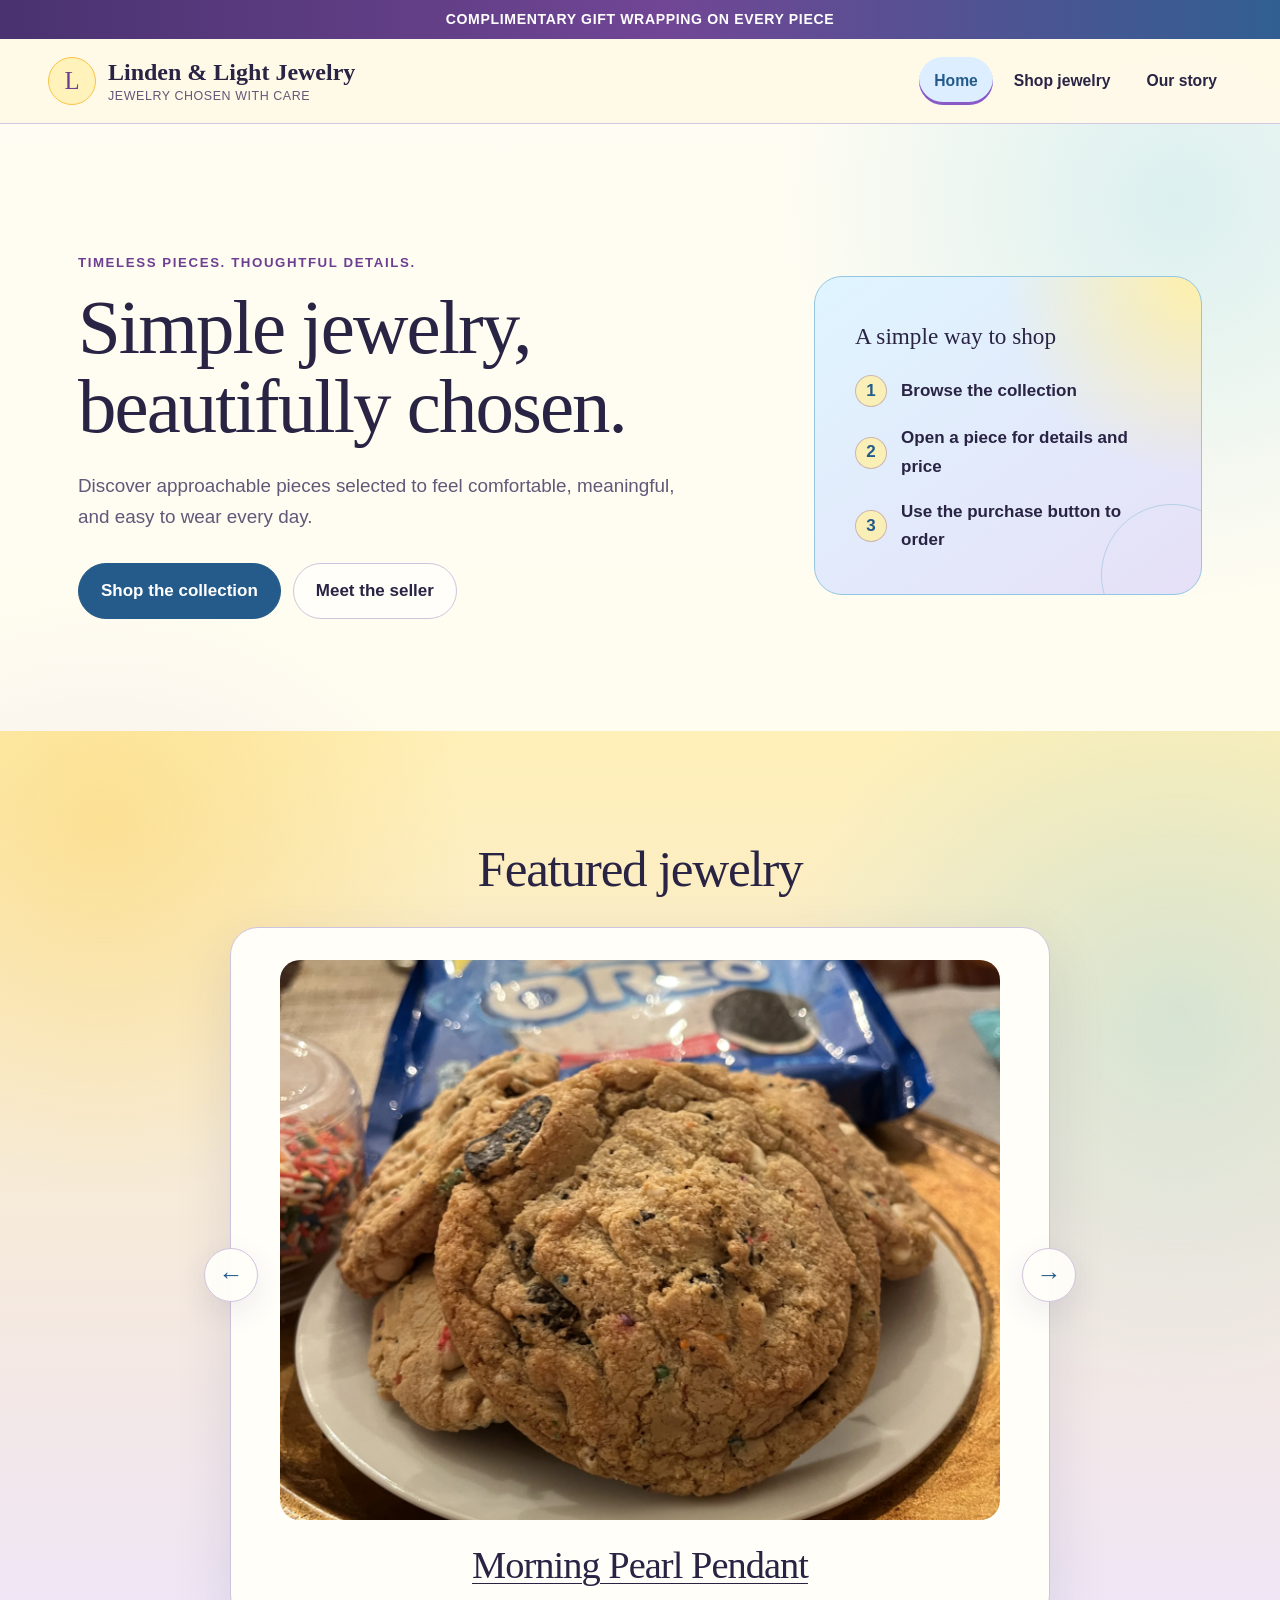
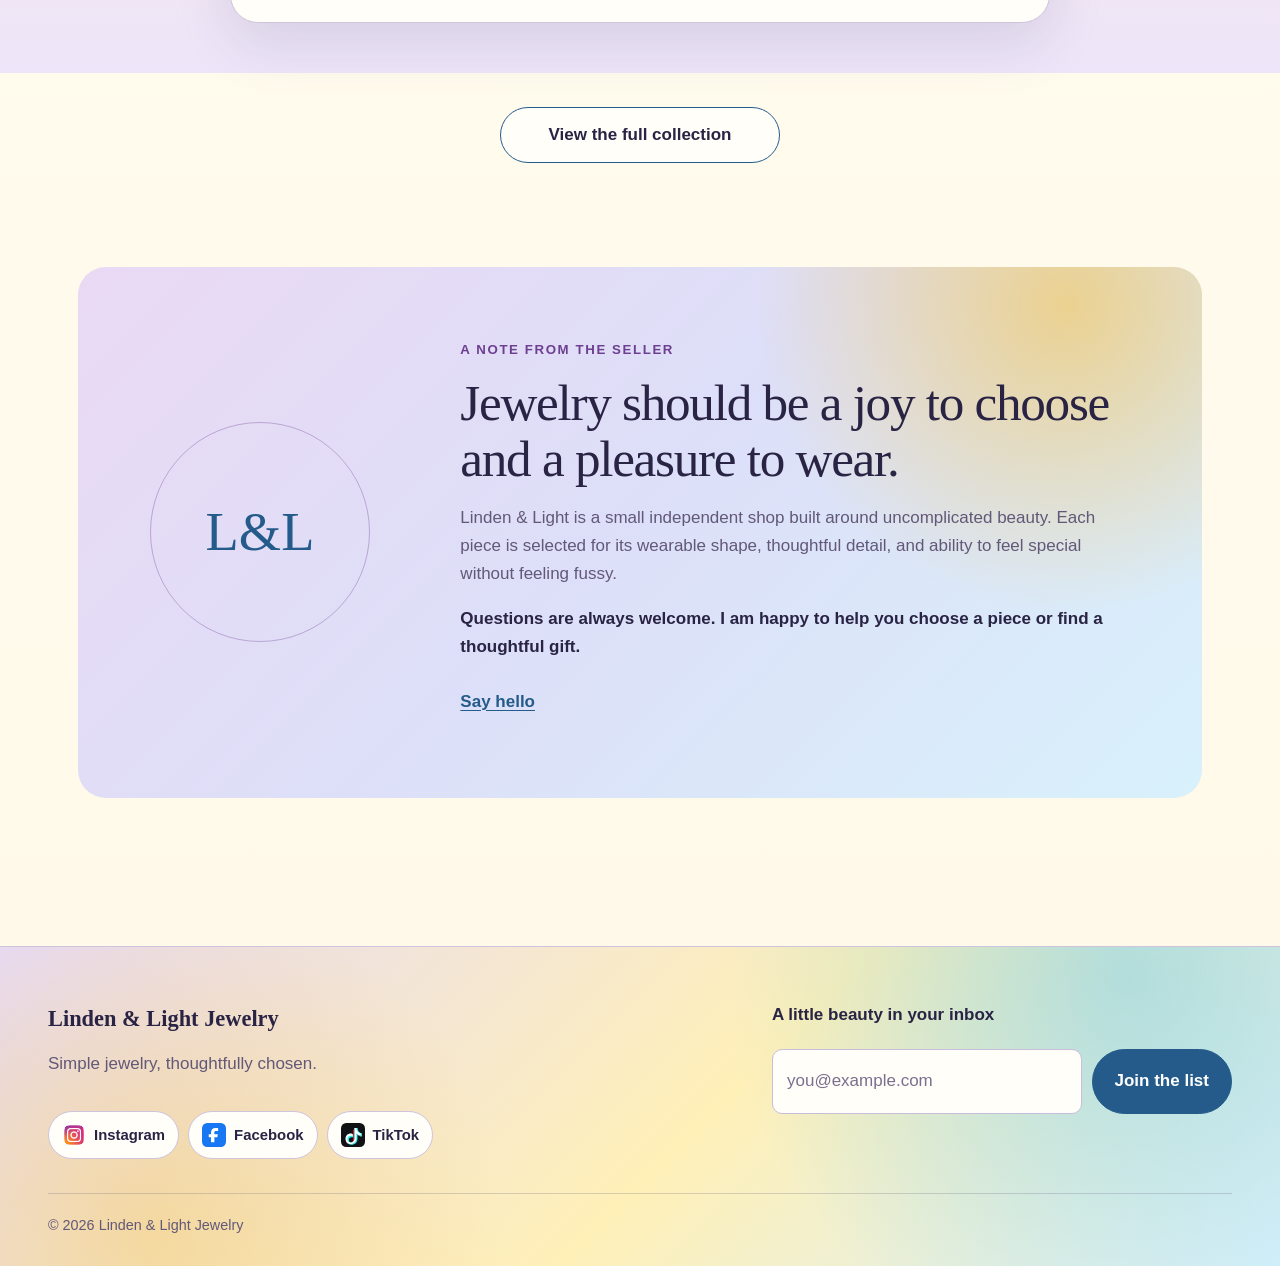
==== commit 7620b07d: "jewlery-site-start" ====
--- a/index.html
+++ b/index.html
@@ -7,7 +7,8 @@
     <meta http-equiv="Cache-Control" content="no-cache, no-store, must-revalidate" />
     <meta http-equiv="Pragma" content="no-cache" />
     <meta http-equiv="Expires" content="0" />
-    <title>Product Gallery | Featured Product</title>
+    <meta name="description" content="Discover simple, thoughtfully selected jewelry designed for everyday beauty and easy gifting." />
+    <title>Linden &amp; Light Jewelry | Simple, Beautiful Pieces</title>
     <link rel="stylesheet" href="style.css" />
     <script defer src="site-config.js"></script>
     <script defer src="products.js"></script>
@@ -15,30 +16,83 @@
 </head>
 
 <body>
+    <div class="announcement-bar" data-config-text="announcementText">Complimentary gift wrapping on every piece</div>
+
     <header class="site-header">
-        <a class="site-brand" href="index.html" data-page-link="home" data-site-name>Product Gallery</a>
+        <a class="site-brand" href="index.html" data-page-link="home" aria-label="Linden and Light Jewelry home">
+            <span class="brand-mark" aria-hidden="true">L</span>
+            <span class="brand-copy">
+                <span class="brand-name" data-site-name>Linden &amp; Light Jewelry</span>
+                <span class="brand-tagline" data-config-text="brandTagline">Jewelry chosen with care</span>
+            </span>
+        </a>
         <nav class="site-nav" aria-label="Primary navigation">
-            <a href="gallery.html" data-page-link="gallery" data-config-text="galleryNavLabel">Products</a>
+            <a class="is-current" href="index.html" data-page-link="home" data-config-text="homeNavLabel" aria-current="page">Home</a>
+            <a href="gallery.html" data-page-link="gallery" data-config-text="galleryNavLabel">Shop jewelry</a>
+            <a href="#about" data-config-text="aboutNavLabel">Our story</a>
         </nav>
     </header>
 
     <main>
-        <section id="featured-product-section" class="featured-hero" aria-labelledby="featured-product-title">
-            <div id="featured-product-container" class="featured-product-container"></div>
+        <section class="home-intro" aria-labelledby="home-intro-title">
+            <div class="home-intro-copy">
+                <p class="section-kicker" data-config-text="homeIntroEyebrow">Timeless pieces. Thoughtful details.</p>
+                <h1 id="home-intro-title" data-config-text="homeIntroTitle">Simple jewelry, beautifully chosen.</h1>
+                <p data-config-text="homeIntroBody">Discover approachable pieces selected to feel comfortable, meaningful, and easy to wear every day.</p>
+                <div class="button-row">
+                    <a class="primary-button" href="gallery.html" data-page-link="gallery" data-config-text="shopCollectionLabel">Shop the collection</a>
+                    <a class="secondary-button" href="#about" data-config-text="meetSellerLabel">Meet the seller</a>
+                </div>
+            </div>
+            <div class="home-intro-note" aria-label="Shopping information">
+                <p class="note-title" data-config-text="shoppingNoteTitle">A simple way to shop</p>
+                <ol class="shopping-steps">
+                    <li><span>1</span><span data-config-text="shoppingStepOne">Browse the collection</span></li>
+                    <li><span>2</span><span data-config-text="shoppingStepTwo">Open a piece for details and price</span></li>
+                    <li><span>3</span><span data-config-text="shoppingStepThree">Use the purchase button to order</span></li>
+                </ol>
+            </div>
+        </section>
+
+        <!-- storefront.js mounts the boolean-driven featured carousel below. -->
+        <section id="featured-product-section" class="featured-hero" aria-labelledby="featured-section-title">
+            <div class="section-heading" data-reveal>
+                <h2 id="featured-section-title" data-config-text="featuredEyebrow">Featured jewelry</h2>
+            </div>
+            <div
+                id="featured-product-container"
+                class="featured-product-container"
+                aria-roledescription="carousel"
+                aria-label="Featured jewelry"
+            ></div>
         </section>
 
         <nav class="browse-link" aria-label="Product gallery">
             <a class="secondary-link" href="gallery.html" data-page-link="gallery" data-config-text="browseGalleryLabel">
-                Browse all products
+                View the full collection
             </a>
         </nav>
+
+        <!-- data-reveal opts this static seller story into the shared scroll reveal. -->
+        <section id="about" class="about-section" aria-labelledby="about-title" data-reveal>
+            <div class="about-card">
+                <div class="about-monogram" aria-hidden="true">L&amp;L</div>
+                <div class="about-copy">
+                    <p class="section-kicker" data-config-text="aboutEyebrow">A note from the seller</p>
+                    <h2 id="about-title" data-config-text="aboutTitle">Jewelry should be a joy to choose and a pleasure to wear.</h2>
+                    <p data-config-text="aboutBody">Linden &amp; Light is a small independent shop built around uncomplicated beauty. Each piece is selected for its wearable shape, thoughtful detail, and ability to feel special without feeling fussy.</p>
+                    <p class="about-signoff" data-config-text="aboutNote">Questions are always welcome. I am happy to help you choose a piece or find a thoughtful gift.</p>
+                    <a class="text-link" href="mailto:hello@lindenandlight.com" data-config-text="aboutContactLabel">Say hello</a>
+                </div>
+            </div>
+        </section>
     </main>
 
     <footer class="site-footer">
         <div class="footer-content">
             <div class="footer-details">
-                <p class="footer-title" data-site-name>Product Gallery</p>
-                <p data-config-text="siteTagline">Simple products, clearly presented.</p>
+                <p class="footer-title" data-site-name>Linden &amp; Light Jewelry</p>
+                <p data-config-text="siteTagline">Simple jewelry, thoughtfully chosen.</p>
                 <div class="social-links" data-social-links aria-label="Social media links"></div>
             </div>
 
@@ -52,7 +106,7 @@
             </form>
         </div>
         <p class="site-footer-copy">
-            &copy; <span data-current-year>2026</span> <span data-site-name>Product Gallery</span>
+            &copy; <span data-current-year>2026</span> <span data-site-name>Linden &amp; Light Jewelry</span>
         </p>
     </footer>
 </body>
--- a/style.css
+++ b/style.css
@@ -1,23 +1,30 @@
+/* Design tokens and global element defaults. See docs/MAINTENANCE.md. */
 :root {
-    --color-page: #f7f8f6;
-    --color-surface: #ffffff;
-    --color-surface-muted: #edf3f0;
-    --color-text: #1f2a24;
-    --color-muted: #5c6c63;
-    --color-border: #d5dfd9;
-    --color-accent: #2f6f73;
-    --color-accent-strong: #214f52;
-    --color-warm: #c9783d;
-    --color-nav-button: #f2a15f;
-    --color-primary-button: #3f8f8a;
-    --color-browse-button: #2f6f73;
-    --color-contact-button: #bfe8f6;
-    --color-contact-button-border: #88cfe4;
-    --color-focus: #7a4bd6;
-    --shadow-soft: 0 16px 40px rgba(31, 42, 36, 0.12);
-    --content-max-width: 1180px;
-    --page-space: 24px;
-    --radius: 8px;
+    /* Tucson summer palette: brilliant sky, hot sunlight, and violet desert sunsets. */
+    --color-page: #fff9e8;
+    --color-surface: #fffef9;
+    --color-surface-soft: #fff0b8;
+    --color-sage: #dceeff;
+    --color-sage-deep: #245b8a;
+    --color-text: #292344;
+    --color-muted: #625878;
+    --color-border: #cfc4dd;
+    --color-gold: #f6c445;
+    --color-gold-dark: #6d3f91;
+    --color-sunset: #9a5bb5;
+    --color-canyon-soft: #ead9f4;
+    --color-sun-soft: #fff0a8;
+    --color-sky: #68c7e8;
+    --color-violet-bright: #8a5ac7;
+    --color-focus: #087ca3;
+    --shadow-soft: 0 20px 55px rgba(55, 54, 110, 0.13);
+    --shadow-card: 0 10px 30px rgba(55, 54, 110, 0.09);
+    --content-max-width: 1220px;
+    --text-max-width: 720px;
+    --page-space: clamp(20px, 4vw, 48px);
+    --radius-small: 10px;
+    --radius: 18px;
+    --radius-large: 28px;
 }
 
 * {
@@ -31,10 +38,14 @@
 body {
     margin: 0;
     min-height: 100vh;
-    background: var(--color-page);
+    background:
+        radial-gradient(circle at 92% 7%, rgba(104, 199, 232, 0.24), transparent 25rem),
+        radial-gradient(circle at 8% 34%, rgba(154, 91, 181, 0.1), transparent 24rem),
+        linear-gradient(180deg, #fffdf3 0%, var(--color-page) 100%);
     color: var(--color-text);
     font-family: Arial, Helvetica, sans-serif;
-    line-height: 1.5;
+    font-size: 17px;
+    line-height: 1.65;
 }
 
 img {
@@ -43,13 +54,13 @@
 }
 
 a {
-    color: var(--color-accent-strong);
-    text-decoration-thickness: 2px;
-    text-underline-offset: 0.16em;
+    color: var(--color-sage-deep);
+    text-decoration-thickness: 1px;
+    text-underline-offset: 0.18em;
 }
 
 a:hover {
-    color: var(--color-warm);
+    color: var(--color-gold-dark);
 }
 
 a:focus-visible,
@@ -67,16 +78,31 @@
     margin-top: 0;
 }
 
+h1,
+h2,
+h3 {
+    color: var(--color-text);
+    font-family: Georgia, "Times New Roman", serif;
+    font-weight: 500;
+    letter-spacing: -0.025em;
+}
+
 h1 {
-    font-size: 2.5rem;
+    margin-bottom: 24px;
+    font-size: clamp(2.65rem, 6vw, 5.15rem);
+    line-height: 1.03;
+}
+
+h2 {
+    margin-bottom: 16px;
+    font-size: clamp(2rem, 4vw, 3.25rem);
     line-height: 1.1;
-    letter-spacing: 0;
-}
-
-h2 {
-    font-size: 1.35rem;
-    line-height: 1.25;
-    letter-spacing: 0;
+}
+
+h3 {
+    margin-bottom: 12px;
+    font-size: clamp(1.45rem, 2.5vw, 2rem);
+    line-height: 1.2;
 }
 
 p {
@@ -87,123 +113,430 @@
     display: none !important;
 }
 
+/* Shared announcement, header, brand, and navigation */
+.announcement-bar {
+    padding: 8px var(--page-space);
+    background: linear-gradient(90deg, #49326f, #714695 52%, #315f91);
+    color: #ffffff;
+    font-size: 0.88rem;
+    font-weight: 700;
+    letter-spacing: 0.045em;
+    text-align: center;
+    text-transform: uppercase;
+}
+
 .site-header {
+    position: sticky;
+    z-index: 20;
+    top: 0;
     display: flex;
     align-items: center;
     justify-content: space-between;
-    gap: 20px;
-    max-width: var(--content-max-width);
-    margin: 0 auto;
-    padding: 22px var(--page-space);
+    gap: 28px;
+    padding: 18px max(var(--page-space), calc((100vw - var(--content-max-width)) / 2));
+    border-bottom: 1px solid rgba(207, 196, 221, 0.9);
+    background: rgba(255, 249, 232, 0.96);
+    backdrop-filter: blur(14px);
 }
 
 .site-brand {
-    min-height: 48px;
     display: inline-flex;
     align-items: center;
-    color: var(--color-text);
-    font-size: 2rem;
-    font-weight: 800;
+    gap: 12px;
+    min-width: 0;
+    color: var(--color-text);
+    text-decoration: none;
+}
+
+.site-brand:hover {
+    color: var(--color-text);
+}
+
+.brand-mark {
+    width: 48px;
+    height: 48px;
+    display: inline-grid;
+    flex: 0 0 auto;
+    place-items: center;
+    border: 1px solid var(--color-gold);
+    border-radius: 50%;
+    color: var(--color-gold-dark);
+    background: rgba(255, 240, 168, 0.72);
+    font-family: Georgia, "Times New Roman", serif;
+    font-size: 1.55rem;
+}
+
+.brand-copy {
+    display: grid;
     line-height: 1.1;
-    text-decoration: none;
+}
+
+.brand-name {
+    font-family: Georgia, "Times New Roman", serif;
+    font-size: clamp(1.15rem, 2vw, 1.5rem);
+    font-weight: 700;
+}
+
+.brand-tagline {
+    margin-top: 5px;
+    color: var(--color-muted);
+    font-size: 0.78rem;
+    letter-spacing: 0.045em;
+    text-transform: uppercase;
 }
 
 .site-nav {
     display: flex;
     align-items: center;
-    gap: 12px;
-}
-
-.site-nav a,
-.secondary-link {
+    justify-content: flex-end;
+    gap: 6px;
+}
+
+.site-nav a {
     min-height: 48px;
     display: inline-flex;
     align-items: center;
     justify-content: center;
-    padding: 12px 18px;
-    border: 1px solid var(--color-border);
-    border-radius: var(--radius);
-    background: var(--color-surface);
-    color: var(--color-text);
+    padding: 10px 15px;
+    border-radius: 999px;
+    color: var(--color-text);
+    font-size: 0.98rem;
     font-weight: 700;
     text-decoration: none;
 }
 
-.site-nav a {
-    border-color: var(--color-nav-button);
-    background: var(--color-nav-button);
-    color: var(--color-text);
-}
-
-.site-nav a:hover {
-    border-color: var(--color-warm);
-    background: var(--color-warm);
-    color: #ffffff;
-}
-
-.secondary-link:hover {
-    border-color: var(--color-accent);
-    color: var(--color-accent-strong);
-}
-
-.featured-hero {
-    padding: 20px var(--page-space) 34px;
-}
-
-.featured-product-container {
-    --product-accent: var(--color-accent);
-    display: grid;
-    grid-template-columns: minmax(0, 1.04fr) minmax(320px, 0.96fr);
+.site-nav a:hover,
+.site-nav a.is-current {
+    background: var(--color-sage);
+    color: var(--color-sage-deep);
+    box-shadow: inset 0 -3px 0 var(--color-violet-bright);
+}
+
+/* Home introduction, shopping steps, and shared buttons */
+.home-intro {
+    display: grid;
+    grid-template-columns: minmax(0, 1.25fr) minmax(300px, 0.75fr);
+    gap: clamp(36px, 7vw, 92px);
     align-items: center;
-    gap: 42px;
     max-width: var(--content-max-width);
     margin: 0 auto;
+    padding: clamp(70px, 10vw, 130px) var(--page-space) clamp(70px, 9vw, 112px);
+}
+
+.home-intro-copy {
+    max-width: 780px;
+}
+
+.home-intro-copy > p:not(.section-kicker) {
+    max-width: 630px;
+    margin-bottom: 30px;
+    font-size: 1.18rem;
+}
+
+.section-kicker {
+    margin-bottom: 14px;
+    color: var(--color-gold-dark);
+    font-size: 0.83rem;
+    font-weight: 800;
+    letter-spacing: 0.12em;
+    text-transform: uppercase;
+}
+
+.home-intro-note {
+    position: relative;
+    overflow: hidden;
+    padding: clamp(26px, 4vw, 40px);
+    border: 1px solid color-mix(in srgb, var(--color-sky) 58%, var(--color-border));
+    border-radius: var(--radius-large);
+    background:
+        radial-gradient(circle at 100% 0%, rgba(255, 240, 168, 0.98), transparent 40%),
+        linear-gradient(145deg, #dff5ff 0%, #e6e0f7 100%);
+}
+
+.home-intro-note::after {
+    position: absolute;
+    right: -42px;
+    bottom: -52px;
+    width: 140px;
+    height: 140px;
+    border: 1px solid rgba(8, 124, 158, 0.2);
+    border-radius: 50%;
+    content: "";
+}
+
+.note-title {
+    margin-bottom: 20px;
+    color: var(--color-text);
+    font-family: Georgia, "Times New Roman", serif;
+    font-size: 1.45rem;
+}
+
+.shopping-steps {
+    display: grid;
+    gap: 17px;
+    margin: 0;
+    padding: 0;
+    list-style: none;
+}
+
+.shopping-steps li {
+    display: grid;
+    grid-template-columns: 34px minmax(0, 1fr);
+    gap: 12px;
+    align-items: center;
+    color: var(--color-text);
+    font-weight: 700;
+}
+
+.shopping-steps li span:first-child {
+    width: 32px;
+    height: 32px;
+    display: grid;
+    place-items: center;
+    border: 1px solid rgba(109, 63, 145, 0.32);
+    border-radius: 50%;
+    background: rgba(255, 240, 168, 0.82);
+    color: var(--color-sage-deep);
+}
+
+.button-row {
+    display: flex;
+    flex-wrap: wrap;
+    gap: 12px;
+}
+
+.primary-button,
+.secondary-button,
+.secondary-link,
+.text-button,
+.email-signup button {
+    min-height: 54px;
+    display: inline-flex;
+    align-items: center;
+    justify-content: center;
+    padding: 13px 22px;
+    border-radius: 999px;
+    font: inherit;
+    font-weight: 700;
+    text-align: center;
+    text-decoration: none;
+    cursor: pointer;
+    transition: transform 180ms ease, border-color 180ms ease, background-color 180ms ease, color 180ms ease;
+}
+
+.primary-button {
+    border: 1px solid var(--color-sage-deep);
+    background: var(--color-sage-deep);
+    color: #ffffff;
+}
+
+.primary-button:hover {
+    border-color: #183f65;
+    background: #183f65;
+    color: #ffffff;
+    transform: translateY(-1px);
+}
+
+.secondary-button,
+.secondary-link,
+.text-button {
+    border: 1px solid var(--color-border);
+    background: var(--color-surface);
+    color: var(--color-text);
+}
+
+.secondary-button:hover,
+.secondary-link:hover,
+.text-button:hover {
+    border-color: var(--color-sunset);
+    color: var(--color-gold-dark);
+    transform: translateY(-1px);
+}
+
+/* Home featured carousel and soft blur-fade states */
+.featured-hero {
+    padding: clamp(70px, 9vw, 110px) var(--page-space) 50px;
+    background:
+        radial-gradient(circle at 8% 10%, rgba(246, 196, 69, 0.35), transparent 23rem),
+        radial-gradient(circle at 92% 30%, rgba(104, 199, 232, 0.24), transparent 25rem),
+        linear-gradient(180deg, var(--color-surface-soft) 0%, #eee5fa 100%);
+}
+
+.section-heading {
+    max-width: var(--text-max-width);
+    margin: 0 auto 30px;
+    text-align: center;
+}
+
+.section-heading h2 {
+    margin-bottom: 0;
+}
+
+.featured-product-container {
+    --product-accent: var(--color-gold);
+    position: relative;
+    max-width: 820px;
+    margin: 0 auto;
+    padding: clamp(20px, 3vw, 32px);
+    border: 1px solid var(--color-border);
+    border-radius: var(--radius-large);
+    background: var(--color-surface);
+    box-shadow: var(--shadow-soft);
+    touch-action: pan-y;
+}
+
+.featured-slide {
+    max-width: 720px;
+    margin: 0 auto;
+    opacity: 1;
+    text-align: center;
+}
+
+.featured-slide.is-fading-out {
+    animation: featured-soft-fade-out 240ms ease-in forwards;
+}
+
+.featured-slide.is-fading-in {
+    animation: featured-soft-fade-in 420ms cubic-bezier(0.22, 1, 0.36, 1) both;
+}
+
+@keyframes featured-soft-fade-out {
+    from {
+        filter: blur(0);
+        opacity: 1;
+        transform: scale(1);
+    }
+
+    to {
+        filter: blur(7px);
+        opacity: 0;
+        transform: scale(0.992);
+    }
+}
+
+@keyframes featured-soft-fade-in {
+    from {
+        filter: blur(9px);
+        opacity: 0;
+        transform: scale(1.008);
+    }
+
+    to {
+        filter: blur(0);
+        opacity: 1;
+        transform: scale(1);
+    }
 }
 
 .featured-image-link {
+    position: relative;
     display: block;
     overflow: hidden;
-    border-radius: var(--radius);
-    background: var(--color-surface-muted);
-    box-shadow: var(--shadow-soft);
+    border-radius: calc(var(--radius-large) - 8px);
+    background: var(--color-sage);
+    box-shadow: 0 0 0 0 rgba(36, 91, 138, 0);
+    transition: box-shadow 260ms ease, transform 260ms ease;
 }
 
 .featured-image {
     width: 100%;
-    aspect-ratio: 4 / 3;
+    height: clamp(400px, 44vw, 560px);
+    display: block;
     object-fit: cover;
-}
-
-.featured-copy {
-    max-width: 560px;
-}
-
+    user-select: none;
+    -webkit-user-drag: none;
+    transition: transform 500ms ease;
+}
+
+.featured-image-link:hover .featured-image {
+    transform: scale(1.045);
+    filter: saturate(1.08) brightness(1.02);
+}
+
+.featured-image-link:hover {
+    box-shadow: 0 16px 34px rgba(55, 54, 110, 0.2);
+    transform: translateY(-4px);
+}
+
+.carousel-arrow {
+    position: absolute;
+    z-index: 3;
+    top: 50%;
+    width: 54px;
+    height: 54px;
+    display: grid;
+    place-items: center;
+    padding: 0;
+    border: 1px solid var(--color-border);
+    border-radius: 50%;
+    background: rgba(255, 254, 249, 0.95);
+    color: var(--color-sage-deep);
+    box-shadow: var(--shadow-card);
+    font: inherit;
+    font-size: 1.55rem;
+    font-weight: 800;
+    line-height: 1;
+    cursor: pointer;
+    transform: translateY(-50%);
+    transition: background-color 180ms ease, color 180ms ease, transform 180ms ease;
+}
+
+.carousel-arrow:hover {
+    background: var(--color-sage-deep);
+    color: #ffffff;
+    transform: translateY(-50%) scale(1.07);
+}
+
+.carousel-arrow--previous {
+    left: -27px;
+}
+
+.carousel-arrow--next {
+    right: -27px;
+}
+
+.carousel-status {
+    position: absolute;
+    width: 1px;
+    height: 1px;
+    padding: 0;
+    overflow: hidden;
+    clip: rect(0, 0, 0, 0);
+    white-space: nowrap;
+    border: 0;
+}
+
+.featured-title {
+    margin: 22px 0 2px;
+    font-size: clamp(1.75rem, 3vw, 2.55rem);
+}
+
+.featured-title-link {
+    color: var(--color-text);
+    text-decoration-thickness: 1px;
+    text-underline-offset: 5px;
+}
+
+.featured-title-link:hover {
+    color: var(--color-sage-deep);
+}
+
+/* Reusable product labels and metrics */
 .eyebrow,
 .category-pill {
     display: inline-flex;
     align-items: center;
     min-height: 32px;
-    margin-bottom: 14px;
-    padding: 5px 10px;
-    border: 1px solid var(--color-border);
-    background: var(--color-surface);
-    border: 1px solid color-mix(in srgb, var(--product-accent) 28%, var(--color-border));
+    margin-bottom: 15px;
+    padding: 5px 11px;
+    border: 1px solid color-mix(in srgb, var(--product-accent) 30%, var(--color-border));
     border-radius: 999px;
-    background: color-mix(in srgb, var(--product-accent) 10%, var(--color-surface));
-    color: var(--color-accent-strong);
-    font-size: 0.92rem;
-    font-weight: 700;
-}
-
-.featured-title {
-    margin-bottom: 18px;
-    color: var(--color-text);
-}
-
-.featured-description,
-.detail-description {
-    max-width: 64ch;
-    font-size: 1.12rem;
+    background: color-mix(in srgb, var(--product-accent) 8%, var(--color-surface));
+    color: var(--color-sage-deep);
+    font-size: 0.82rem;
+    font-weight: 800;
+    letter-spacing: 0.055em;
+    text-transform: uppercase;
 }
 
 .product-metrics {
@@ -214,12 +547,11 @@
 }
 
 .product-metric {
-    min-height: 76px;
-    padding: 14px;
+    min-height: 84px;
+    padding: 16px;
     border: 1px solid var(--color-border);
-    border-left: 5px solid var(--product-accent);
-    border-radius: var(--radius);
-    background: var(--color-surface);
+    border-radius: var(--radius-small);
+    background: var(--color-page);
 }
 
 .metric-label,
@@ -229,123 +561,150 @@
 
 .metric-label {
     color: var(--color-muted);
-    font-size: 0.95rem;
+    font-size: 0.86rem;
+    font-weight: 700;
 }
 
 .metric-value {
-    color: var(--color-text);
-    font-size: 1.15rem;
-    font-weight: 700;
-}
-
-.button-row {
-    display: flex;
-    flex-wrap: wrap;
-    gap: 12px;
-    margin-top: 8px;
-}
-
-.primary-button,
-.secondary-button,
-.text-button,
-.email-signup button {
-    min-height: 50px;
-    display: inline-flex;
-    align-items: center;
-    justify-content: center;
-    padding: 13px 18px;
-    border-radius: var(--radius);
-    font-size: 1rem;
-    font-weight: 700;
-    text-decoration: none;
-    cursor: pointer;
-}
-
-.primary-button {
-    border: 1px solid var(--color-primary-button);
-    background: var(--color-primary-button);
-    color: #ffffff;
-}
-
-.email-signup button {
-    border: 1px solid var(--color-accent-strong);
-    background: var(--color-accent-strong);
-    color: #ffffff;
-}
-
-.primary-button:hover,
-.email-signup button:hover {
-    background: var(--color-warm);
-    border-color: var(--color-warm);
-    color: #ffffff;
-}
-
-.secondary-button,
-.text-button {
-    border: 1px solid var(--color-border);
-    background: var(--color-surface);
-    color: var(--color-text);
-}
-
-.secondary-button:hover,
-.text-button:hover {
-    border-color: var(--color-accent);
-    color: var(--color-accent-strong);
-}
-
-.browse-link .secondary-link {
-    border-color: var(--color-browse-button);
-    background: var(--color-browse-button);
-    color: #ffffff;
-}
-
-.browse-link .secondary-link:hover {
-    border-color: var(--color-warm);
-    background: var(--color-warm);
-    color: #ffffff;
-}
-
-.contact-button {
-    border-color: var(--color-contact-button-border);
-    background: var(--color-contact-button);
-    color: var(--color-text);
-}
-
-.contact-button:hover {
-    border-color: var(--color-accent);
-    background: #d6f2fb;
-    color: var(--color-text);
+    margin-top: 3px;
+    color: var(--color-text);
+    font-size: 1.12rem;
+    font-weight: 800;
 }
 
 .browse-link,
 .home-link {
     max-width: var(--content-max-width);
     margin: 0 auto;
-    padding: 0 var(--page-space) 42px;
+    padding: 34px var(--page-space) 74px;
+    text-align: center;
+}
+
+.browse-link .secondary-link {
+    min-width: min(100%, 280px);
+    border-color: var(--color-sage-deep);
+}
+
+/* Home seller story */
+.about-section {
+    max-width: var(--content-max-width);
+    margin: 0 auto;
+    padding: 30px var(--page-space) clamp(80px, 10vw, 130px);
+    scroll-margin-top: 120px;
+}
+
+.about-card {
+    display: grid;
+    grid-template-columns: minmax(160px, 0.35fr) minmax(0, 1fr);
+    gap: clamp(30px, 6vw, 76px);
+    align-items: center;
+    padding: clamp(30px, 6vw, 72px);
+    border-radius: var(--radius-large);
+    background:
+        radial-gradient(circle at 88% 7%, rgba(246, 196, 69, 0.58), transparent 28%),
+        linear-gradient(135deg, var(--color-canyon-soft) 0%, #dddff8 48%, #d8f1fb 100%);
+}
+
+.about-monogram {
+    width: min(100%, 220px);
+    aspect-ratio: 1;
+    display: grid;
+    place-items: center;
+    border: 1px solid rgba(109, 63, 145, 0.35);
+    border-radius: 50%;
+    color: var(--color-sage-deep);
+    font-family: Georgia, "Times New Roman", serif;
+    font-size: clamp(2rem, 5vw, 3.4rem);
+}
+
+.about-copy {
+    max-width: 760px;
+}
+
+.about-copy h2 {
+    font-size: clamp(2rem, 4vw, 3.3rem);
+}
+
+.about-signoff {
+    color: var(--color-text);
+    font-weight: 700;
+}
+
+.text-link {
+    display: inline-flex;
+    align-items: center;
+    min-height: 48px;
+    color: var(--color-sage-deep);
+    font-weight: 800;
+}
+
+/* Collection page header, filters, result grid, and product cards */
+.page-main {
+    padding-bottom: 30px;
+}
+
+.breadcrumb {
+    display: flex;
+    flex-wrap: wrap;
+    align-items: center;
+    gap: 9px;
+    max-width: var(--content-max-width);
+    margin: 0 auto;
+    padding: 32px var(--page-space) 0;
+    color: var(--color-muted);
+    font-size: 0.92rem;
+}
+
+.breadcrumb a {
+    color: var(--color-sage-deep);
+    font-weight: 700;
 }
 
 .gallery-header {
     max-width: var(--content-max-width);
     margin: 0 auto;
-    padding: 24px var(--page-space) 14px;
+    padding: 42px var(--page-space) 34px;
 }
 
 .gallery-header h1 {
-    margin-bottom: 10px;
-}
-
-.gallery-header p {
-    max-width: 62ch;
-    font-size: 1.08rem;
+    max-width: 800px;
+    margin-bottom: 18px;
+}
+
+.gallery-header > p:last-child {
+    max-width: 680px;
+    margin-bottom: 0;
+    font-size: 1.12rem;
 }
 
 .filter-panel {
     display: grid;
-    grid-template-columns: repeat(auto-fit, minmax(230px, 1fr));
-    gap: 16px;
+    grid-template-columns: repeat(3, minmax(0, 1fr));
+    gap: 18px;
     max-width: var(--content-max-width);
-    margin: 0 auto 22px;
-    padding: 0 var(--page-space);
+    margin: 0 auto 24px;
+    padding: clamp(22px, 4vw, 34px);
+    border: 1px solid var(--color-border);
+    border-radius: var(--radius);
+    background: var(--color-surface);
+    box-shadow: var(--shadow-card);
+}
+
+.filter-heading {
+    grid-column: 1 / -1;
+}
+
+.filter-heading h2 {
+    margin-bottom: 4px;
+    font-family: Arial, Helvetica, sans-serif;
+    font-size: 1.16rem;
+    font-weight: 800;
+    letter-spacing: 0;
+}
+
+.filter-heading p {
+    margin-bottom: 4px;
+    font-size: 0.95rem;
 }
 
 .filter-field {
@@ -361,19 +720,23 @@
 .filter-field label,
 .email-signup label {
     color: var(--color-text);
-    font-weight: 700;
+    font-weight: 800;
 }
 
 input,
 select {
     width: 100%;
-    min-height: 54px;
+    min-height: 56px;
     padding: 12px 14px;
-    border: 1px solid var(--color-border);
-    border-radius: var(--radius);
+    border: 1px solid #c9bdd9;
+    border-radius: var(--radius-small);
     background: var(--color-surface);
     color: var(--color-text);
     font: inherit;
+}
+
+input::placeholder {
+    color: #796f8e;
 }
 
 select {
@@ -382,24 +745,24 @@
 
 .results-summary {
     max-width: var(--content-max-width);
-    min-height: 28px;
+    min-height: 32px;
     margin: 0 auto;
-    padding: 0 var(--page-space) 12px;
+    padding: 2px var(--page-space) 18px;
     color: var(--color-muted);
-    font-weight: 700;
+    font-weight: 800;
 }
 
 .gallery-grid {
     display: grid;
     grid-template-columns: repeat(3, minmax(0, 1fr));
-    gap: 22px;
+    gap: 26px;
     max-width: var(--content-max-width);
     margin: 0 auto;
-    padding: 0 var(--page-space) 44px;
+    padding: 0 var(--page-space) 54px;
 }
 
 .product-card {
-    --product-accent: var(--color-accent);
+    --product-accent: var(--color-gold);
     display: flex;
     min-width: 0;
     flex-direction: column;
@@ -407,21 +770,31 @@
     border: 1px solid var(--color-border);
     border-radius: var(--radius);
     background: var(--color-surface);
-    box-shadow: 0 8px 22px rgba(31, 42, 36, 0.08);
+    box-shadow: var(--shadow-card);
+    transition: transform 180ms ease, box-shadow 180ms ease;
+}
+
+.product-card:hover {
+    transform: translateY(-3px);
+    box-shadow: var(--shadow-soft);
 }
 
 .product-card-image-link {
     display: block;
     overflow: hidden;
-    background: var(--color-surface-muted);
+    background: var(--color-sage);
 }
 
 .product-card-image {
     width: 100%;
-    aspect-ratio: 4 / 3;
+    aspect-ratio: 4 / 5;
     object-fit: cover;
     opacity: 0;
-    transition: opacity 0.25s ease;
+    transition: opacity 250ms ease, transform 450ms ease;
+}
+
+.product-card:hover .product-card-image {
+    transform: scale(1.018);
 }
 
 .lazy-load.loaded {
@@ -432,12 +805,13 @@
     display: flex;
     flex: 1;
     flex-direction: column;
-    padding: 18px;
+    align-items: flex-start;
+    padding: 22px;
 }
 
 .product-card-title {
-    margin: 0 0 8px;
-    font-size: 1.22rem;
+    margin: 0 0 9px;
+    font-size: 1.5rem;
 }
 
 .product-card-title a {
@@ -446,41 +820,52 @@
 }
 
 .product-card-title a:hover {
-    color: var(--color-accent-strong);
+    color: var(--color-sage-deep);
 }
 
 .product-card-description {
     flex: 1;
-    margin-bottom: 16px;
+    margin-bottom: 18px;
+    font-size: 0.98rem;
 }
 
 .product-card-price {
-    margin-bottom: 16px;
-    color: var(--color-text);
-    font-size: 1.05rem;
+    margin-bottom: 17px;
+    color: var(--color-text);
+    font-family: Georgia, "Times New Roman", serif;
+    font-size: 1.4rem;
     font-weight: 700;
+}
+
+.product-card .text-button {
+    width: 100%;
 }
 
 .no-results {
     grid-column: 1 / -1;
     margin: 0;
-    padding: 28px;
+    padding: 42px 24px;
     border: 1px solid var(--color-border);
     border-radius: var(--radius);
     background: var(--color-surface);
     color: var(--color-text);
-    font-weight: 700;
+    font-weight: 800;
     text-align: center;
 }
 
+/* Product detail page, image selector, purchase panel, and contact sections */
+.detail-breadcrumb {
+    padding-top: 30px;
+}
+
 .detail-layout {
-    --product-accent: var(--color-accent);
-    display: grid;
-    grid-template-columns: minmax(0, 1fr) minmax(320px, 0.9fr);
-    gap: 34px;
+    --product-accent: var(--color-gold);
+    display: grid;
+    grid-template-columns: minmax(0, 1.08fr) minmax(360px, 0.92fr);
+    gap: clamp(36px, 6vw, 76px);
     max-width: var(--content-max-width);
     margin: 0 auto;
-    padding: 18px var(--page-space) 44px;
+    padding: 32px var(--page-space) 80px;
 }
 
 .detail-layout--not-found {
@@ -488,21 +873,82 @@
 }
 
 .detail-media,
+.detail-gallery,
 .detail-info {
     min-width: 0;
 }
 
+.detail-media {
+    grid-column: 1;
+    grid-row: 1;
+}
+
+.detail-gallery {
+    grid-column: 1;
+    grid-row: 2;
+}
+
 .main-image-display {
     width: 100%;
-    aspect-ratio: 4 / 3;
+    aspect-ratio: 4 / 5;
     border-radius: var(--radius);
-    background: var(--color-surface-muted);
+    background: var(--color-sage);
     box-shadow: var(--shadow-soft);
     object-fit: cover;
 }
 
+.image-gallery-heading {
+    margin-top: 26px;
+}
+
+.image-gallery-heading h2 {
+    margin-bottom: 2px;
+    font-family: Arial, Helvetica, sans-serif;
+    font-size: 1.08rem;
+    font-weight: 800;
+    letter-spacing: 0;
+}
+
+.image-gallery-heading p {
+    margin-bottom: 14px;
+    font-size: 0.92rem;
+}
+
+.image-grid {
+    display: grid;
+    grid-template-columns: repeat(4, minmax(0, 1fr));
+    gap: 10px;
+}
+
+.gallery-image-button {
+    min-width: 0;
+    padding: 3px;
+    overflow: hidden;
+    border: 2px solid transparent;
+    border-radius: 12px;
+    background: transparent;
+    cursor: pointer;
+}
+
+.gallery-image-button:hover,
+.gallery-image-button.is-active {
+    border-color: var(--color-sunset);
+}
+
+.gallery-detail-img {
+    width: 100%;
+    aspect-ratio: 1;
+    border-radius: 8px;
+    background: var(--color-sage);
+    object-fit: cover;
+}
+
+.media-slot:empty {
+    display: none;
+}
+
 .media-slot {
-    margin-top: 18px;
+    margin-top: 24px;
 }
 
 .video-container {
@@ -530,44 +976,98 @@
 }
 
 .detail-info {
+    position: sticky;
+    top: 118px;
+    grid-column: 2;
+    grid-row: 1 / span 2;
     align-self: start;
 }
 
 .detail-heading h1 {
-    margin-bottom: 16px;
+    margin-bottom: 14px;
+    font-size: clamp(2.55rem, 4vw, 3.85rem);
+}
+
+.detail-description {
+    margin-bottom: 13px;
+    line-height: 1.5;
+}
+
+.detail-price {
+    margin-bottom: 20px;
+    color: var(--color-text);
+    font-family: Georgia, "Times New Roman", serif;
+    font-size: 1.85rem;
+    font-weight: 700;
+}
+
+.purchase-panel {
+    margin: 0 0 28px;
+    padding: 20px;
+    border: 1px solid color-mix(in srgb, var(--color-sunset) 35%, var(--color-border));
+    border-radius: var(--radius);
+    background:
+        radial-gradient(circle at 100% 0%, rgba(104, 199, 232, 0.46), transparent 45%),
+        linear-gradient(135deg, #fff2ae 0%, #e7dcf5 100%);
+}
+
+.purchase-panel-label {
+    margin-bottom: 5px;
+    color: var(--color-text);
+    font-family: Georgia, "Times New Roman", serif;
+    font-size: 1.32rem;
+    font-weight: 700;
+}
+
+.purchase-panel-help {
+    margin-bottom: 13px;
+    font-size: 0.96rem;
+    line-height: 1.5;
+}
+
+.purchase-button {
+    width: 100%;
 }
 
 .detail-section {
-    margin-top: 20px;
-    padding-top: 20px;
+    margin-top: 24px;
+    padding-top: 24px;
     border-top: 1px solid var(--color-border);
 }
 
 .detail-section h2 {
-    margin-bottom: 12px;
+    margin-bottom: 13px;
+    font-family: Arial, Helvetica, sans-serif;
+    font-size: 1.12rem;
+    font-weight: 800;
+    letter-spacing: 0;
 }
 
 .feature-list {
     display: grid;
     gap: 10px;
     margin: 0;
-    padding-left: 22px;
+    padding-left: 24px;
 }
 
 .feature-list li {
-    padding-left: 4px;
+    padding-left: 3px;
+}
+
+.feature-list li::marker {
+    color: var(--color-gold);
 }
 
 .spec-list {
     display: grid;
-    grid-template-columns: minmax(120px, 0.45fr) minmax(0, 1fr);
-    gap: 10px 16px;
+    grid-template-columns: minmax(125px, 0.42fr) minmax(0, 1fr);
+    gap: 11px 18px;
     margin: 0;
 }
 
 .spec-list dt {
     color: var(--color-muted);
-    font-weight: 700;
+    font-weight: 800;
 }
 
 .spec-list dd {
@@ -581,7 +1081,7 @@
 
 .contact-name {
     color: var(--color-text);
-    font-weight: 700;
+    font-weight: 800;
 }
 
 .contact-actions {
@@ -589,7 +1089,7 @@
     flex-wrap: wrap;
     align-items: center;
     gap: 10px;
-    margin: 14px 0 12px;
+    margin: 16px 0 12px;
 }
 
 .contact-or {
@@ -597,16 +1097,21 @@
     font-weight: 700;
 }
 
+.contact-button {
+    border-color: var(--color-sage-deep);
+    background: var(--color-sage-deep);
+    color: #ffffff;
+}
+
+.contact-button:hover {
+    border-color: #183f65;
+    background: #183f65;
+    color: #ffffff;
+}
+
 .contact-email-button {
-    border-color: var(--color-border);
-    background: var(--color-surface);
-    color: var(--color-text);
-}
-
-.contact-email-button:hover {
-    border-color: var(--color-contact-button-border);
-    background: #eef9fc;
-    color: var(--color-text);
+    max-width: 100%;
+    overflow-wrap: anywhere;
 }
 
 .contact-links {
@@ -616,53 +1121,43 @@
 }
 
 .contact-links a {
-    min-height: 44px;
+    min-height: 48px;
     display: inline-flex;
     align-items: center;
-    padding: 10px 12px;
+    padding: 10px 14px;
     border: 1px solid var(--color-border);
-    border-radius: var(--radius);
+    border-radius: 999px;
     background: var(--color-surface);
+    font-weight: 700;
     text-decoration: none;
 }
 
-.image-grid {
-    display: grid;
-    grid-column: 1 / -1;
-    grid-template-columns: repeat(4, minmax(0, 1fr));
-    gap: 16px;
-}
-
-.gallery-detail-img {
-    width: 100%;
-    aspect-ratio: 4 / 3;
-    border-radius: var(--radius);
-    background: var(--color-surface-muted);
-    object-fit: cover;
-}
-
 .image-placeholder {
-    min-height: 220px;
+    min-height: 240px;
     display: flex;
     align-items: center;
     justify-content: center;
     padding: 20px;
-    background: var(--color-surface-muted);
+    background: var(--color-sage);
     color: var(--color-muted);
     text-align: center;
 }
 
+/* Shared footer, social links, and email signup */
 .site-footer {
-    margin-top: 24px;
-    padding: 34px var(--page-space) 26px;
+    margin-top: 20px;
+    padding: 54px var(--page-space) 28px;
     border-top: 1px solid var(--color-border);
-    background: var(--color-surface-muted);
+    background:
+        radial-gradient(circle at 88% 8%, rgba(104, 199, 232, 0.46), transparent 25rem),
+        radial-gradient(circle at 12% 90%, rgba(246, 196, 69, 0.38), transparent 22rem),
+        linear-gradient(135deg, #e7daf5 0%, #fff0b8 55%, #d9f1fb 100%);
 }
 
 .footer-content {
     display: grid;
-    grid-template-columns: minmax(0, 1fr) minmax(280px, 430px);
-    gap: 28px;
+    grid-template-columns: minmax(0, 1fr) minmax(300px, 460px);
+    gap: 44px;
     max-width: var(--content-max-width);
     margin: 0 auto;
 }
@@ -676,14 +1171,15 @@
 .footer-title {
     margin-bottom: 0;
     color: var(--color-text);
-    font-size: 1.15rem;
+    font-family: Georgia, "Times New Roman", serif;
+    font-size: 1.4rem;
     font-weight: 700;
 }
 
 .social-links {
     display: flex;
     flex-wrap: wrap;
-    gap: 10px;
+    gap: 9px;
     padding-top: 4px;
 }
 
@@ -692,23 +1188,24 @@
     display: inline-flex;
     align-items: center;
     gap: 8px;
-    padding: 9px 12px;
+    padding: 9px 13px;
     border: 1px solid var(--color-border);
-    border-radius: var(--radius);
+    border-radius: 999px;
     background: var(--color-surface);
     color: var(--color-text);
+    font-size: 0.93rem;
     font-weight: 700;
     text-decoration: none;
 }
 
 .social-link:hover {
-    border-color: var(--color-accent);
-    color: var(--color-accent-strong);
+    border-color: var(--color-gold);
+    color: var(--color-gold-dark);
 }
 
 .social-link-icon {
-    width: 26px;
-    height: 26px;
+    width: 24px;
+    height: 24px;
     object-fit: contain;
 }
 
@@ -723,27 +1220,52 @@
     gap: 10px;
 }
 
+.email-signup button {
+    border: 1px solid var(--color-sage-deep);
+    background: var(--color-sage-deep);
+    color: #ffffff;
+}
+
+.email-signup button:hover {
+    border-color: #183f65;
+    background: #183f65;
+}
+
 .email-signup button:disabled {
     cursor: wait;
-    opacity: 0.75;
+    opacity: 0.72;
 }
 
 .form-status {
-    min-height: 24px;
+    min-height: 25px;
     margin: 0;
-    color: var(--color-accent-strong);
-    font-weight: 700;
+    color: var(--color-sage-deep);
+    font-weight: 800;
 }
 
 .site-footer-copy {
     max-width: var(--content-max-width);
-    margin: 24px auto 0;
+    margin: 34px auto 0;
+    padding-top: 20px;
+    border-top: 1px solid rgba(98, 88, 120, 0.24);
     color: var(--color-muted);
-    font-size: 0.95rem;
-}
-
+    font-size: 0.9rem;
+}
+
+/* Entry and scroll-reveal motion */
 .animate-in {
-    animation: fade-in 0.25s ease forwards;
+    animation: fade-in 350ms ease both;
+}
+
+[data-reveal] {
+    opacity: 0;
+    transform: translateY(18px);
+    transition: opacity 700ms ease, transform 700ms ease;
+}
+
+[data-reveal].is-visible {
+    opacity: 1;
+    transform: translateY(0);
 }
 
 @keyframes fade-in {
@@ -758,6 +1280,7 @@
     }
 }
 
+/* Motion accessibility and responsive layout contracts */
 @media (prefers-reduced-motion: reduce) {
     *,
     *::before,
@@ -767,24 +1290,63 @@
         animation-duration: 0.01ms !important;
         animation-iteration-count: 1 !important;
     }
-}
-
-@media (max-width: 940px) {
-    .featured-product-container,
+
+    [data-reveal] {
+        opacity: 1;
+        transform: none;
+    }
+}
+
+@media (max-width: 980px) {
+    .site-header {
+        align-items: flex-start;
+        flex-direction: column;
+        gap: 12px;
+    }
+
+    .site-nav {
+        width: 100%;
+        justify-content: flex-start;
+    }
+
+    .home-intro,
     .detail-layout {
         grid-template-columns: 1fr;
     }
 
-    .featured-copy {
-        max-width: none;
+    .detail-media,
+    .detail-info,
+    .detail-gallery {
+        grid-column: 1;
+        grid-row: auto;
+    }
+
+    .home-intro {
+        gap: 42px;
+    }
+
+    .home-intro-note {
+        max-width: 620px;
+    }
+
+    .carousel-arrow {
+        top: 44%;
+    }
+
+    .carousel-arrow--previous {
+        left: 8px;
+    }
+
+    .carousel-arrow--next {
+        right: 8px;
     }
 
     .gallery-grid {
         grid-template-columns: repeat(2, minmax(0, 1fr));
     }
 
-    .image-grid {
-        grid-template-columns: repeat(2, minmax(0, 1fr));
+    .detail-info {
+        position: static;
     }
 
     .footer-content {
@@ -792,60 +1354,142 @@
     }
 }
 
-@media (max-width: 680px) {
+@media (max-width: 720px) {
     :root {
         --page-space: 18px;
+        --radius: 14px;
+        --radius-large: 20px;
+    }
+
+    body {
+        font-size: 16px;
+    }
+
+    .announcement-bar {
+        font-size: 0.75rem;
     }
 
     .site-header {
+        padding-top: 14px;
+        padding-bottom: 12px;
+    }
+
+    .brand-mark {
+        width: 44px;
+        height: 44px;
+    }
+
+    .brand-tagline {
+        display: none;
+    }
+
+    .site-nav {
+        display: grid;
+        grid-template-columns: repeat(3, minmax(0, 1fr));
+        gap: 5px;
+    }
+
+    .site-nav a {
+        min-height: 46px;
+        padding: 8px 6px;
+        font-size: 0.88rem;
+        text-align: center;
+    }
+
+    .home-intro {
+        padding-top: 58px;
+        padding-bottom: 68px;
+    }
+
+    .home-intro-copy > p:not(.section-kicker) {
+        font-size: 1.06rem;
+    }
+
+    .featured-hero {
+        padding-top: 68px;
+    }
+
+    .featured-product-container {
+        padding: 14px;
+    }
+
+    .featured-image {
+        height: min(92vw, 420px);
+    }
+
+    .filter-panel,
+    .gallery-grid,
+    .footer-content,
+    .email-signup-row {
+        grid-template-columns: 1fr;
+    }
+
+    .product-metrics {
+        grid-template-columns: 1fr 1fr;
+    }
+
+    .about-card {
+        grid-template-columns: 1fr;
+    }
+
+    .about-monogram {
+        width: 132px;
+    }
+
+    .filter-panel {
+        margin-right: var(--page-space);
+        margin-left: var(--page-space);
+    }
+
+    .gallery-grid {
+        gap: 20px;
+    }
+
+    .product-card-content {
+        padding: 20px;
+    }
+
+    .detail-layout {
+        padding-top: 24px;
+    }
+
+    .image-grid {
+        grid-template-columns: repeat(4, minmax(0, 1fr));
+    }
+
+    .spec-list {
+        grid-template-columns: 1fr;
+        gap: 3px;
+    }
+
+    .spec-list dd + dt {
+        margin-top: 10px;
+    }
+
+    .primary-button,
+    .secondary-button,
+    .secondary-link,
+    .text-button,
+    .email-signup button {
+        width: 100%;
+    }
+
+    .contact-actions {
         align-items: stretch;
         flex-direction: column;
-        gap: 10px;
-        padding-top: 16px;
-    }
-
-    .site-brand,
-    .site-nav a {
-        width: 100%;
-        justify-content: center;
-    }
-
-    .site-brand {
-        font-size: 1.8rem;
-    }
-
-    h1 {
-        font-size: 2rem;
-    }
-
-    .featured-hero {
-        padding-top: 8px;
-    }
-
-    .product-metrics,
-    .filter-panel,
-    .gallery-grid,
-    .email-signup-row {
+    }
+
+    .contact-or {
+        text-align: center;
+    }
+}
+
+@media (max-width: 420px) {
+    .product-metrics {
         grid-template-columns: 1fr;
     }
 
-    .primary-button,
-    .secondary-button,
-    .text-button,
-    .email-signup button,
-    .secondary-link {
-        width: 100%;
-    }
-
-    .spec-list {
-        grid-template-columns: 1fr;
-    }
-
-    .spec-list dt {
-        margin-top: 6px;
-    }
-
     .image-grid {
-        grid-template-columns: 1fr;
-    }
-}
+        grid-template-columns: repeat(3, minmax(0, 1fr));
+    }
+}
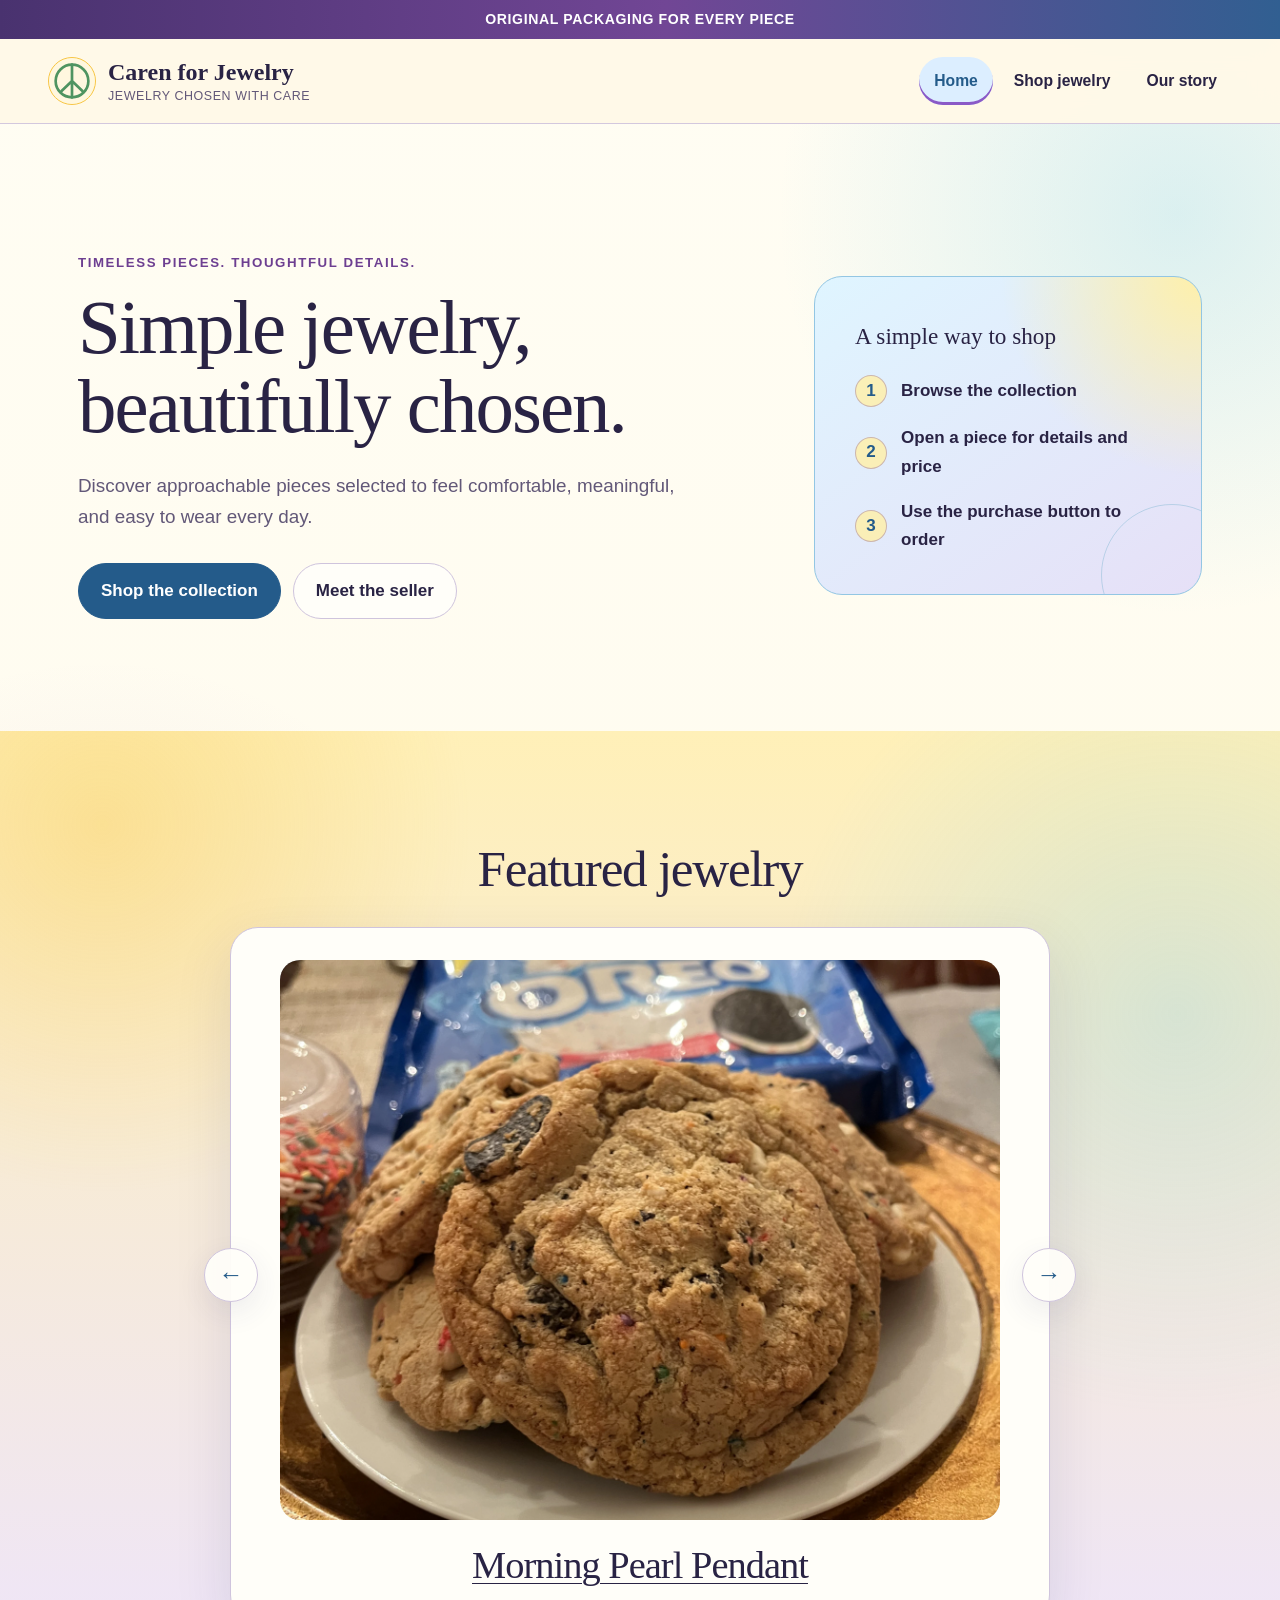
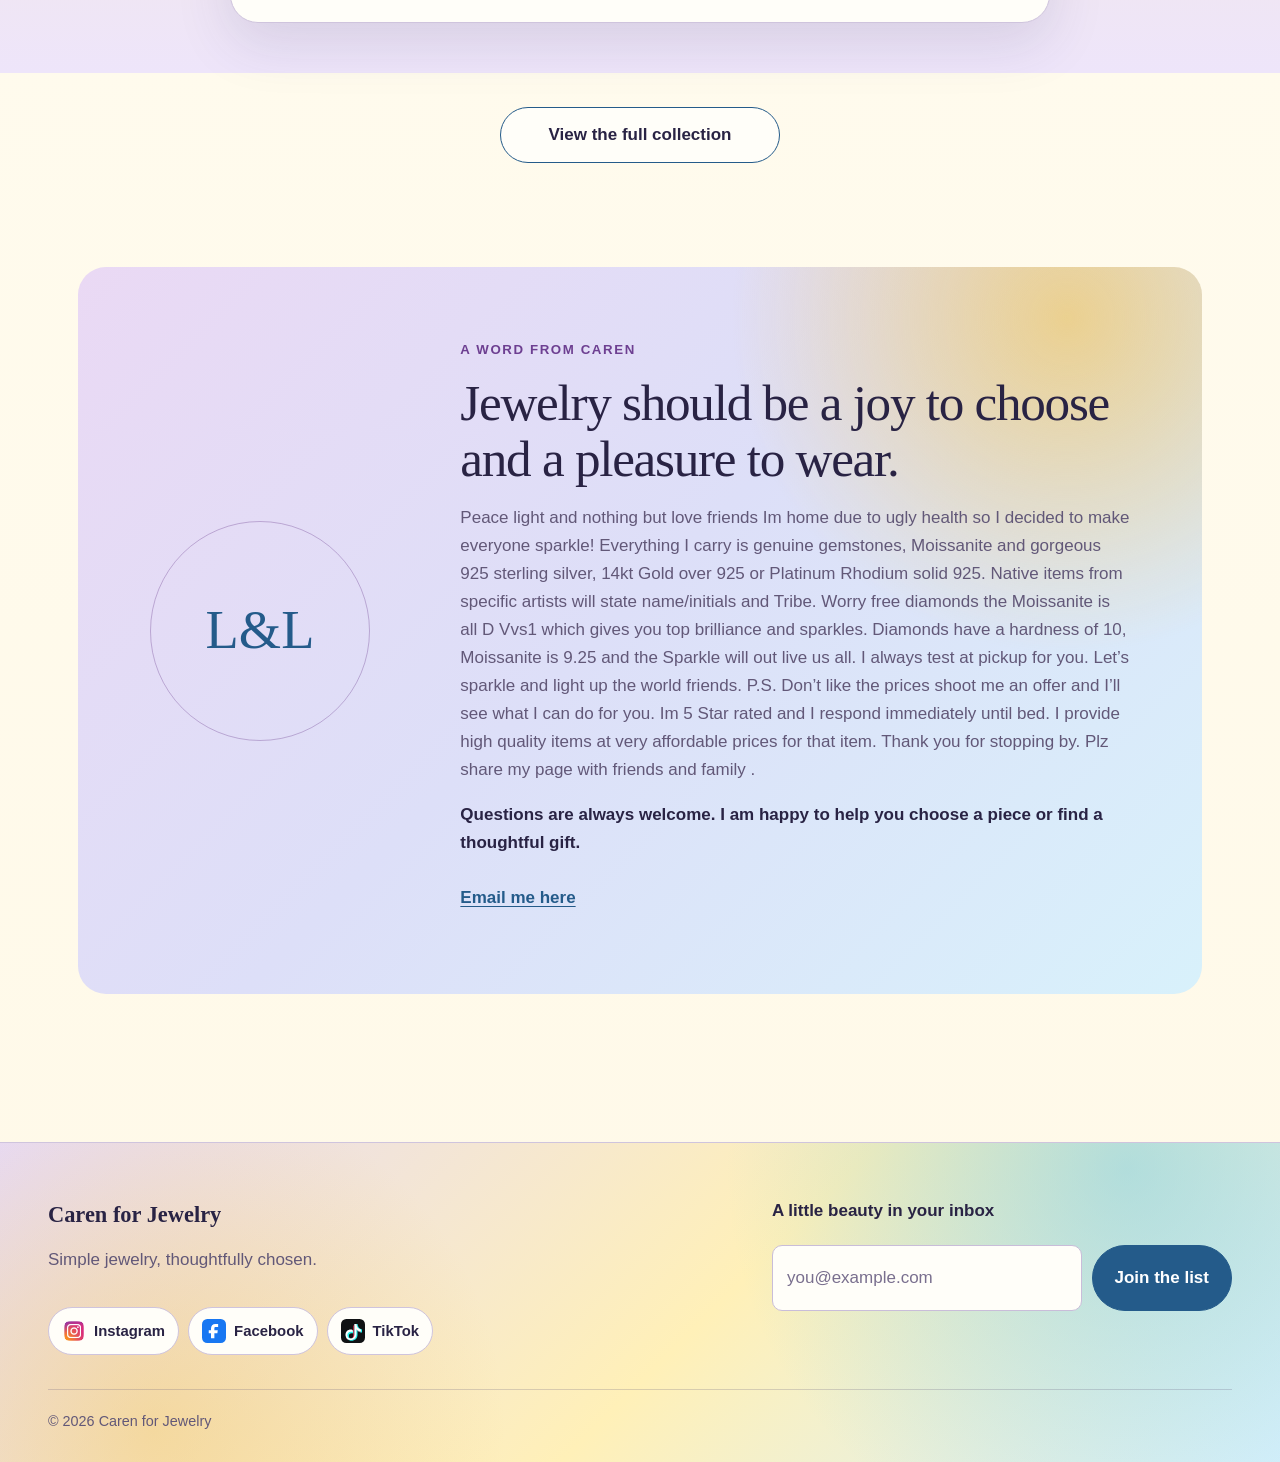
==== commit 4269f301: "newer-site" ====
--- a/index.html
+++ b/index.html
@@ -8,7 +8,7 @@
     <meta http-equiv="Pragma" content="no-cache" />
     <meta http-equiv="Expires" content="0" />
     <meta name="description" content="Discover simple, thoughtfully selected jewelry designed for everyday beauty and easy gifting." />
-    <title>Linden &amp; Light Jewelry | Simple, Beautiful Pieces</title>
+    <title>Caren for Jewelry | Simple, Beautiful Pieces</title>
     <link rel="stylesheet" href="style.css" />
     <script defer src="site-config.js"></script>
     <script defer src="products.js"></script>
@@ -19,10 +19,10 @@
     <div class="announcement-bar" data-config-text="announcementText">Complimentary gift wrapping on every piece</div>
 
     <header class="site-header">
-        <a class="site-brand" href="index.html" data-page-link="home" aria-label="Linden and Light Jewelry home">
-            <span class="brand-mark" aria-hidden="true">L</span>
+        <a class="site-brand" href="index.html" data-page-link="home" aria-label="Caren for Jewelry home">
+            <img class="brand-mark" src="images/logo-symbol.svg" alt="" />
             <span class="brand-copy">
-                <span class="brand-name" data-site-name>Linden &amp; Light Jewelry</span>
+                <span class="brand-name" data-site-name>Caren for Jewelry</span>
                 <span class="brand-tagline" data-config-text="brandTagline">Jewelry chosen with care</span>
             </span>
         </a>
@@ -91,7 +91,7 @@
     <footer class="site-footer">
         <div class="footer-content">
             <div class="footer-details">
-                <p class="footer-title" data-site-name>Linden &amp; Light Jewelry</p>
+                <p class="footer-title" data-site-name>Caren for Jewelry</p>
                 <p data-config-text="siteTagline">Simple jewelry, thoughtfully chosen.</p>
                 <div class="social-links" data-social-links aria-label="Social media links"></div>
             </div>
@@ -106,7 +106,7 @@
             </form>
         </div>
         <p class="site-footer-copy">
-            &copy; <span data-current-year>2026</span> <span data-site-name>Linden &amp; Light Jewelry</span>
+            &copy; <span data-current-year>2026</span> <span data-site-name>Caren for Jewelry</span>
         </p>
     </footer>
 </body>
--- a/style.css
+++ b/style.css
@@ -155,15 +155,12 @@
 .brand-mark {
     width: 48px;
     height: 48px;
-    display: inline-grid;
+    display: block;
     flex: 0 0 auto;
-    place-items: center;
     border: 1px solid var(--color-gold);
     border-radius: 50%;
-    color: var(--color-gold-dark);
     background: rgba(255, 240, 168, 0.72);
-    font-family: Georgia, "Times New Roman", serif;
-    font-size: 1.55rem;
+    object-fit: cover;
 }
 
 .brand-copy {
@@ -679,7 +676,8 @@
 
 .filter-panel {
     display: grid;
-    grid-template-columns: repeat(3, minmax(0, 1fr));
+    grid-template-columns: repeat(4, minmax(0, 1fr));
+    align-items: stretch;
     gap: 18px;
     max-width: var(--content-max-width);
     margin: 0 auto 24px;
@@ -690,27 +688,37 @@
     box-shadow: var(--shadow-card);
 }
 
-.filter-heading {
-    grid-column: 1 / -1;
-}
-
-.filter-heading h2 {
-    margin-bottom: 4px;
-    font-family: Arial, Helvetica, sans-serif;
-    font-size: 1.16rem;
-    font-weight: 800;
-    letter-spacing: 0;
-}
-
-.filter-heading p {
-    margin-bottom: 4px;
-    font-size: 0.95rem;
+.search-field {
+    grid-column: span 2;
+}
+
+.search-field label {
+    color: var(--color-sage-deep);
+}
+
+.search-field input {
+    min-height: 64px;
+    border-width: 2px;
+    border-color: color-mix(in srgb, var(--color-sky) 68%, var(--color-border));
+    box-shadow: 0 8px 22px rgba(36, 91, 138, 0.11);
+    font-size: 1.04rem;
 }
 
 .filter-field {
     display: flex;
     flex-direction: column;
     gap: 8px;
+}
+
+.filter-field label {
+    min-height: 28px;
+    display: flex;
+    align-items: flex-end;
+    line-height: 1.25;
+}
+
+.filter-field select {
+    min-height: 64px;
 }
 
 .specification-filters {
@@ -779,6 +787,24 @@
     box-shadow: var(--shadow-soft);
 }
 
+.product-card--featured {
+    border-color: rgba(100, 185, 120, 0.62);
+    background:
+        linear-gradient(rgba(245, 255, 247, 0.42), rgba(255, 254, 249, 0.94)),
+        var(--color-surface);
+    box-shadow:
+        0 0 0 1px rgba(125, 225, 148, 0.2),
+        0 0 24px rgba(125, 225, 148, 0.38),
+        0 14px 36px rgba(74, 155, 93, 0.18);
+}
+
+.product-card--featured:hover {
+    box-shadow:
+        0 0 0 1px rgba(125, 225, 148, 0.3),
+        0 0 34px rgba(125, 225, 148, 0.5),
+        0 20px 48px rgba(74, 155, 93, 0.24);
+}
+
 .product-card-image-link {
     display: block;
     overflow: hidden;
@@ -809,6 +835,35 @@
     padding: 22px;
 }
 
+.product-card-labels {
+    display: flex;
+    width: 100%;
+    min-height: 29px;
+    flex-wrap: wrap;
+    align-items: center;
+    gap: 8px 12px;
+    margin-bottom: 9px;
+}
+
+.product-card-labels .category-pill {
+    margin-bottom: 0;
+}
+
+.featured-label {
+    margin: 0 0 0 auto;
+    color: #64b978;
+    font-size: 0.77rem;
+    font-weight: 900;
+    letter-spacing: 0.12em;
+    line-height: 1;
+    text-shadow:
+        0 0 6px rgba(125, 225, 148, 1),
+        0 0 15px rgba(125, 225, 148, 0.75),
+        0 0 24px rgba(125, 225, 148, 0.45);
+    text-align: right;
+    text-transform: lowercase;
+}
+
 .product-card-title {
     margin: 0 0 9px;
     font-size: 1.5rem;
@@ -827,14 +882,6 @@
     flex: 1;
     margin-bottom: 18px;
     font-size: 0.98rem;
-}
-
-.product-card-price {
-    margin-bottom: 17px;
-    color: var(--color-text);
-    font-family: Georgia, "Times New Roman", serif;
-    font-size: 1.4rem;
-    font-weight: 700;
 }
 
 .product-card .text-button {
@@ -1345,6 +1392,10 @@
         grid-template-columns: repeat(2, minmax(0, 1fr));
     }
 
+    .filter-panel {
+        grid-template-columns: repeat(2, minmax(0, 1fr));
+    }
+
     .detail-info {
         position: static;
     }
@@ -1422,6 +1473,10 @@
     .footer-content,
     .email-signup-row {
         grid-template-columns: 1fr;
+    }
+
+    .search-field {
+        grid-column: auto;
     }
 
     .product-metrics {
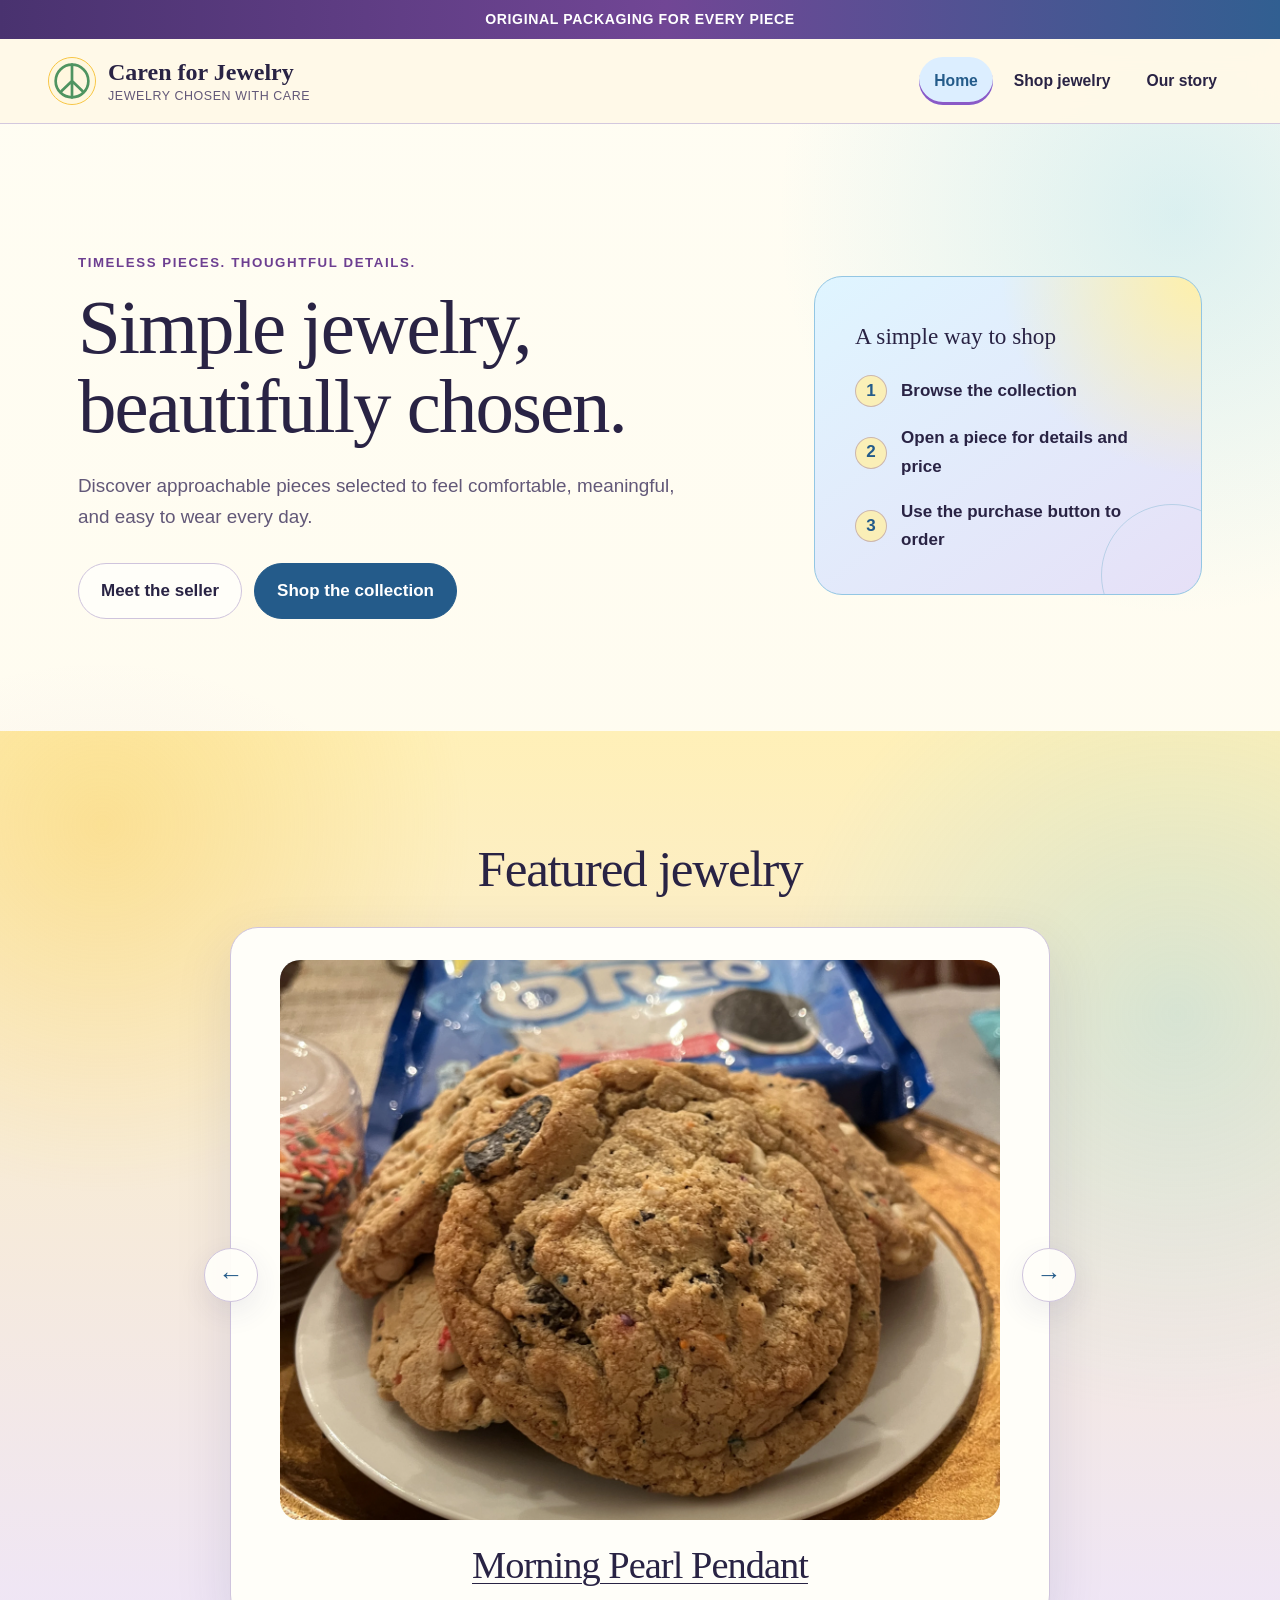
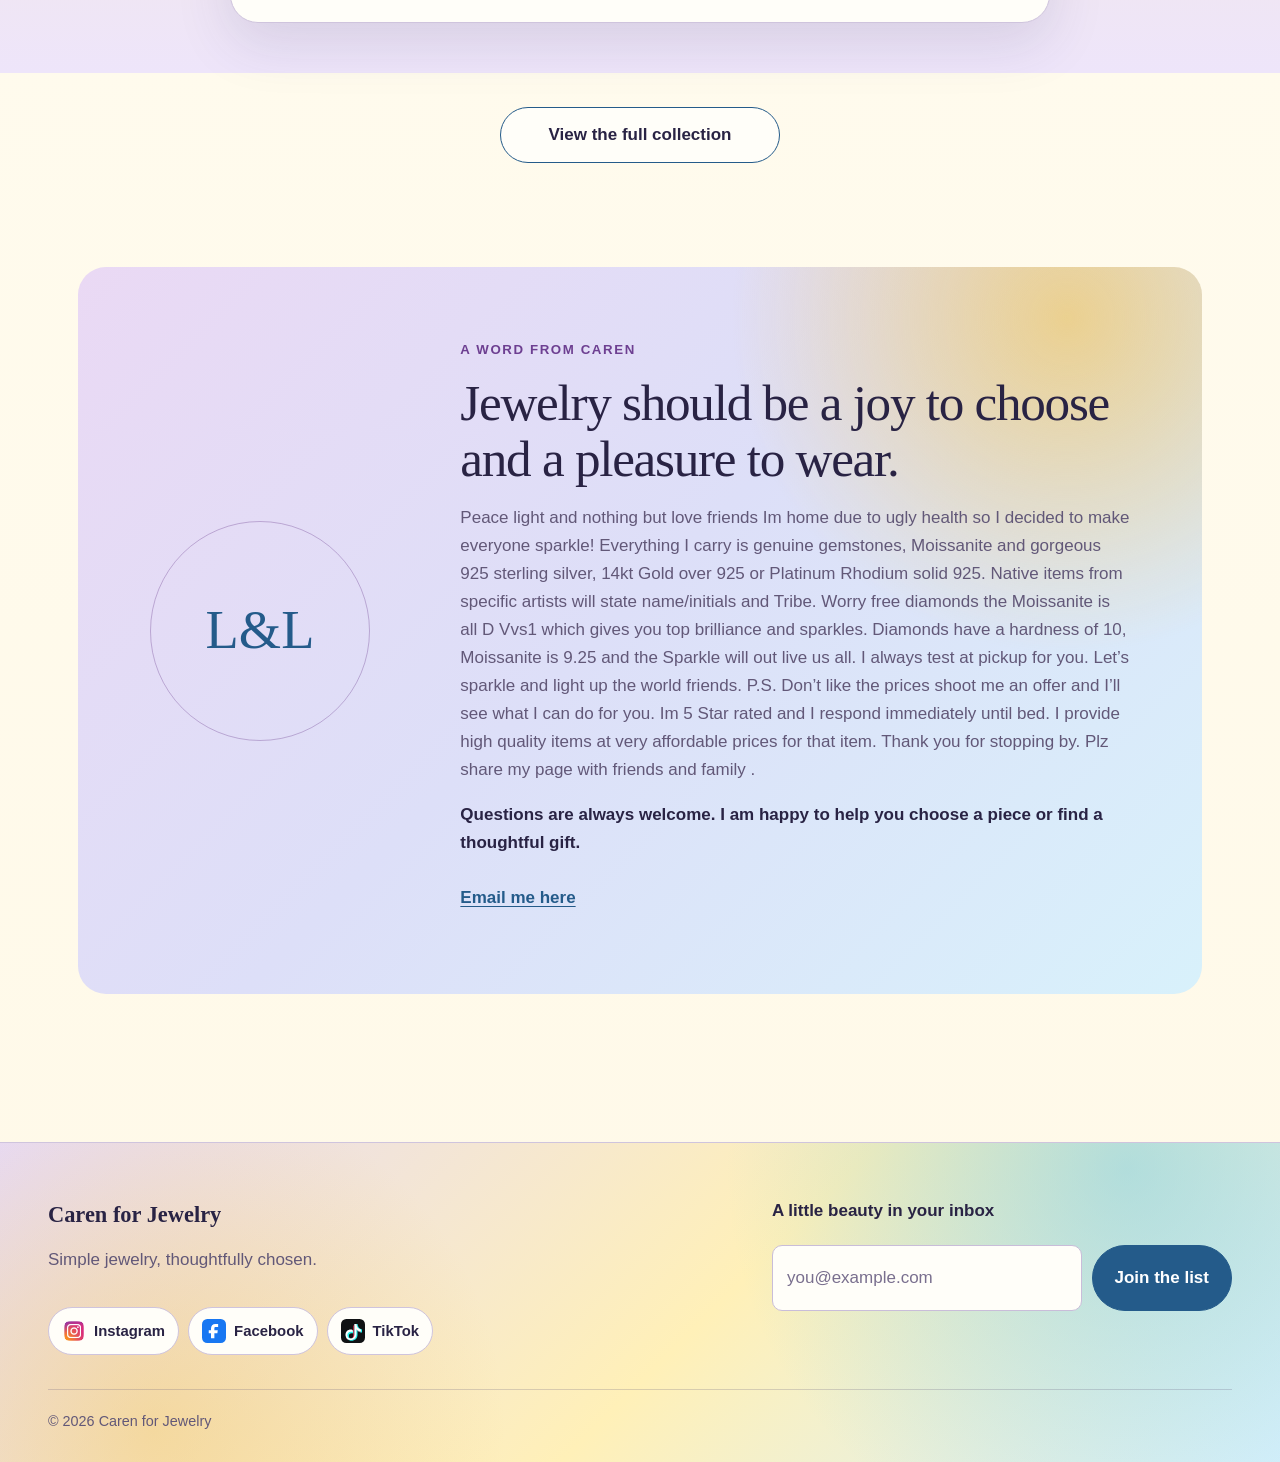
==== commit 85bb2ce4: "latest" ====
--- a/index.html
+++ b/index.html
@@ -40,8 +40,8 @@
                 <h1 id="home-intro-title" data-config-text="homeIntroTitle">Simple jewelry, beautifully chosen.</h1>
                 <p data-config-text="homeIntroBody">Discover approachable pieces selected to feel comfortable, meaningful, and easy to wear every day.</p>
                 <div class="button-row">
+                    <a class="secondary-button" href="#about" data-config-text="meetSellerLabel">Meet the seller</a>
                     <a class="primary-button" href="gallery.html" data-page-link="gallery" data-config-text="shopCollectionLabel">Shop the collection</a>
-                    <a class="secondary-button" href="#about" data-config-text="meetSellerLabel">Meet the seller</a>
                 </div>
             </div>
             <div class="home-intro-note" aria-label="Shopping information">
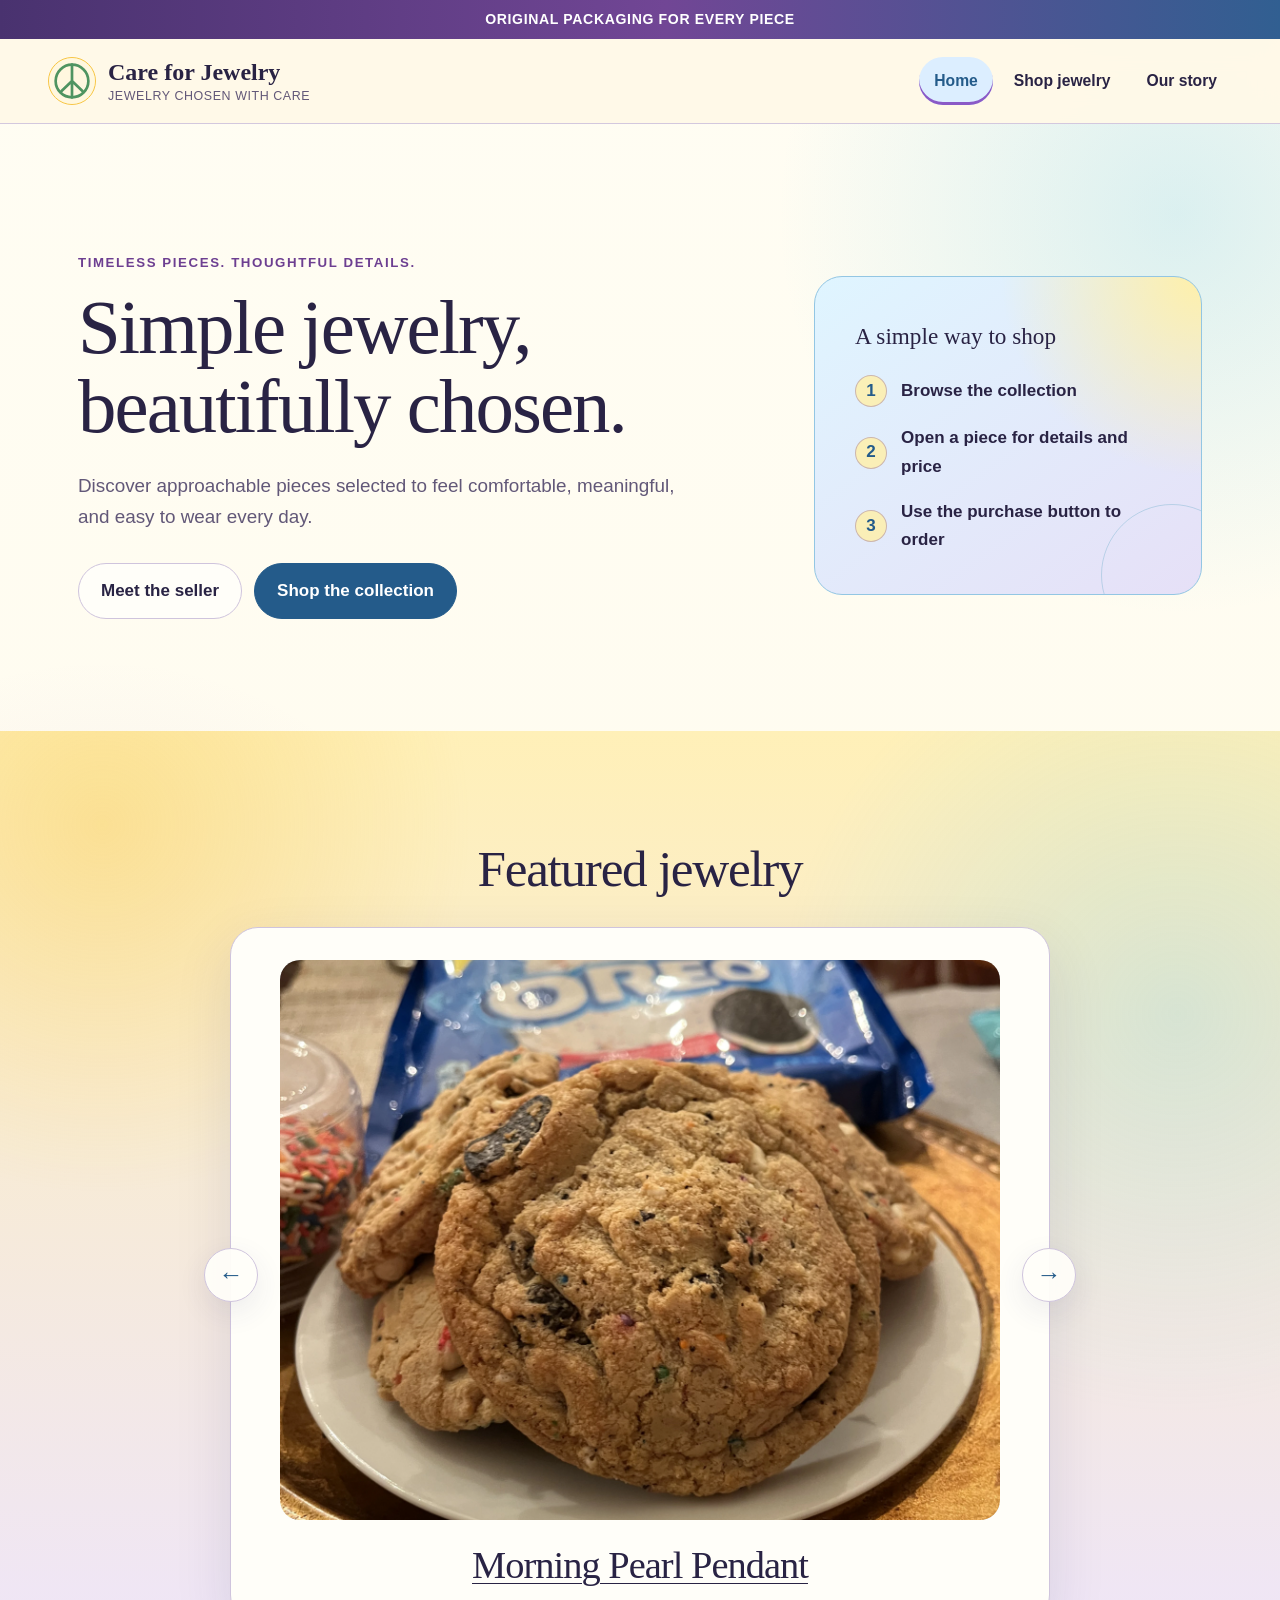
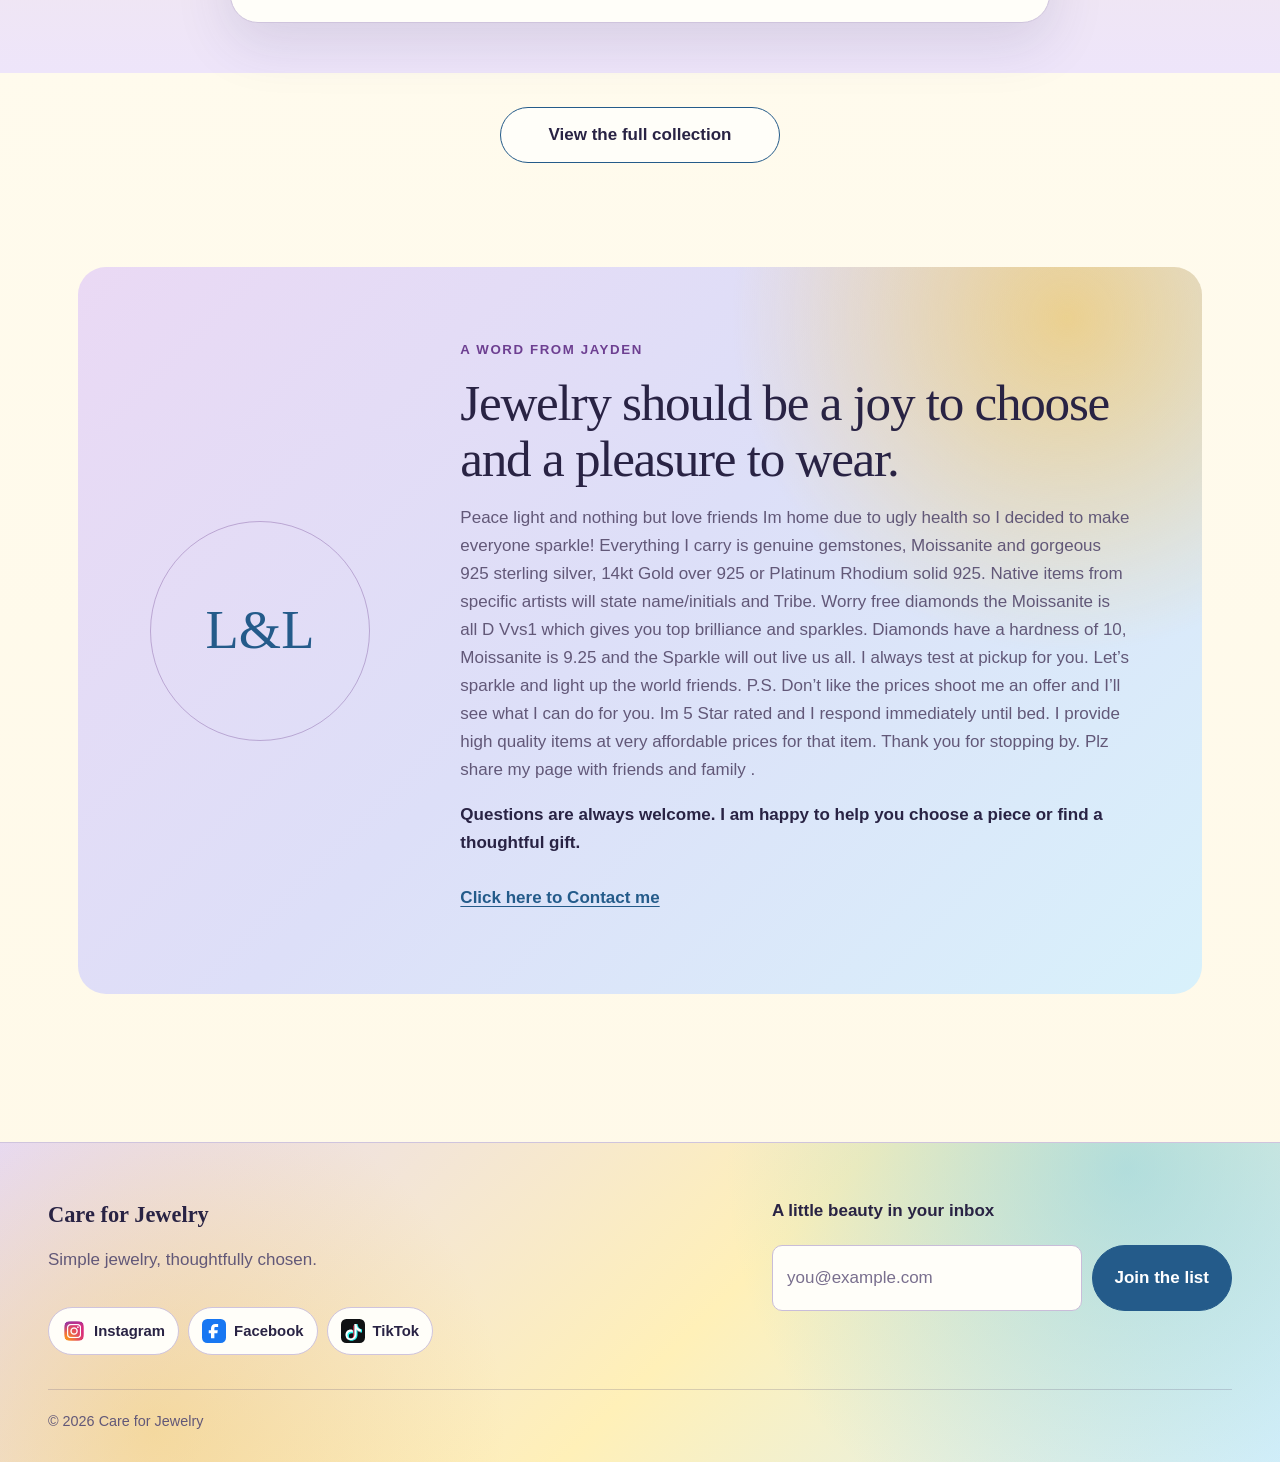
==== commit 0ac0e7a3: "new_edits" ====
--- a/index.html
+++ b/index.html
@@ -8,7 +8,7 @@
     <meta http-equiv="Pragma" content="no-cache" />
     <meta http-equiv="Expires" content="0" />
     <meta name="description" content="Discover simple, thoughtfully selected jewelry designed for everyday beauty and easy gifting." />
-    <title>Caren for Jewelry | Simple, Beautiful Pieces</title>
+    <title>Care for Jewelry | Simple, Beautiful Pieces</title>
     <link rel="stylesheet" href="style.css" />
     <script defer src="site-config.js"></script>
     <script defer src="products.js"></script>
